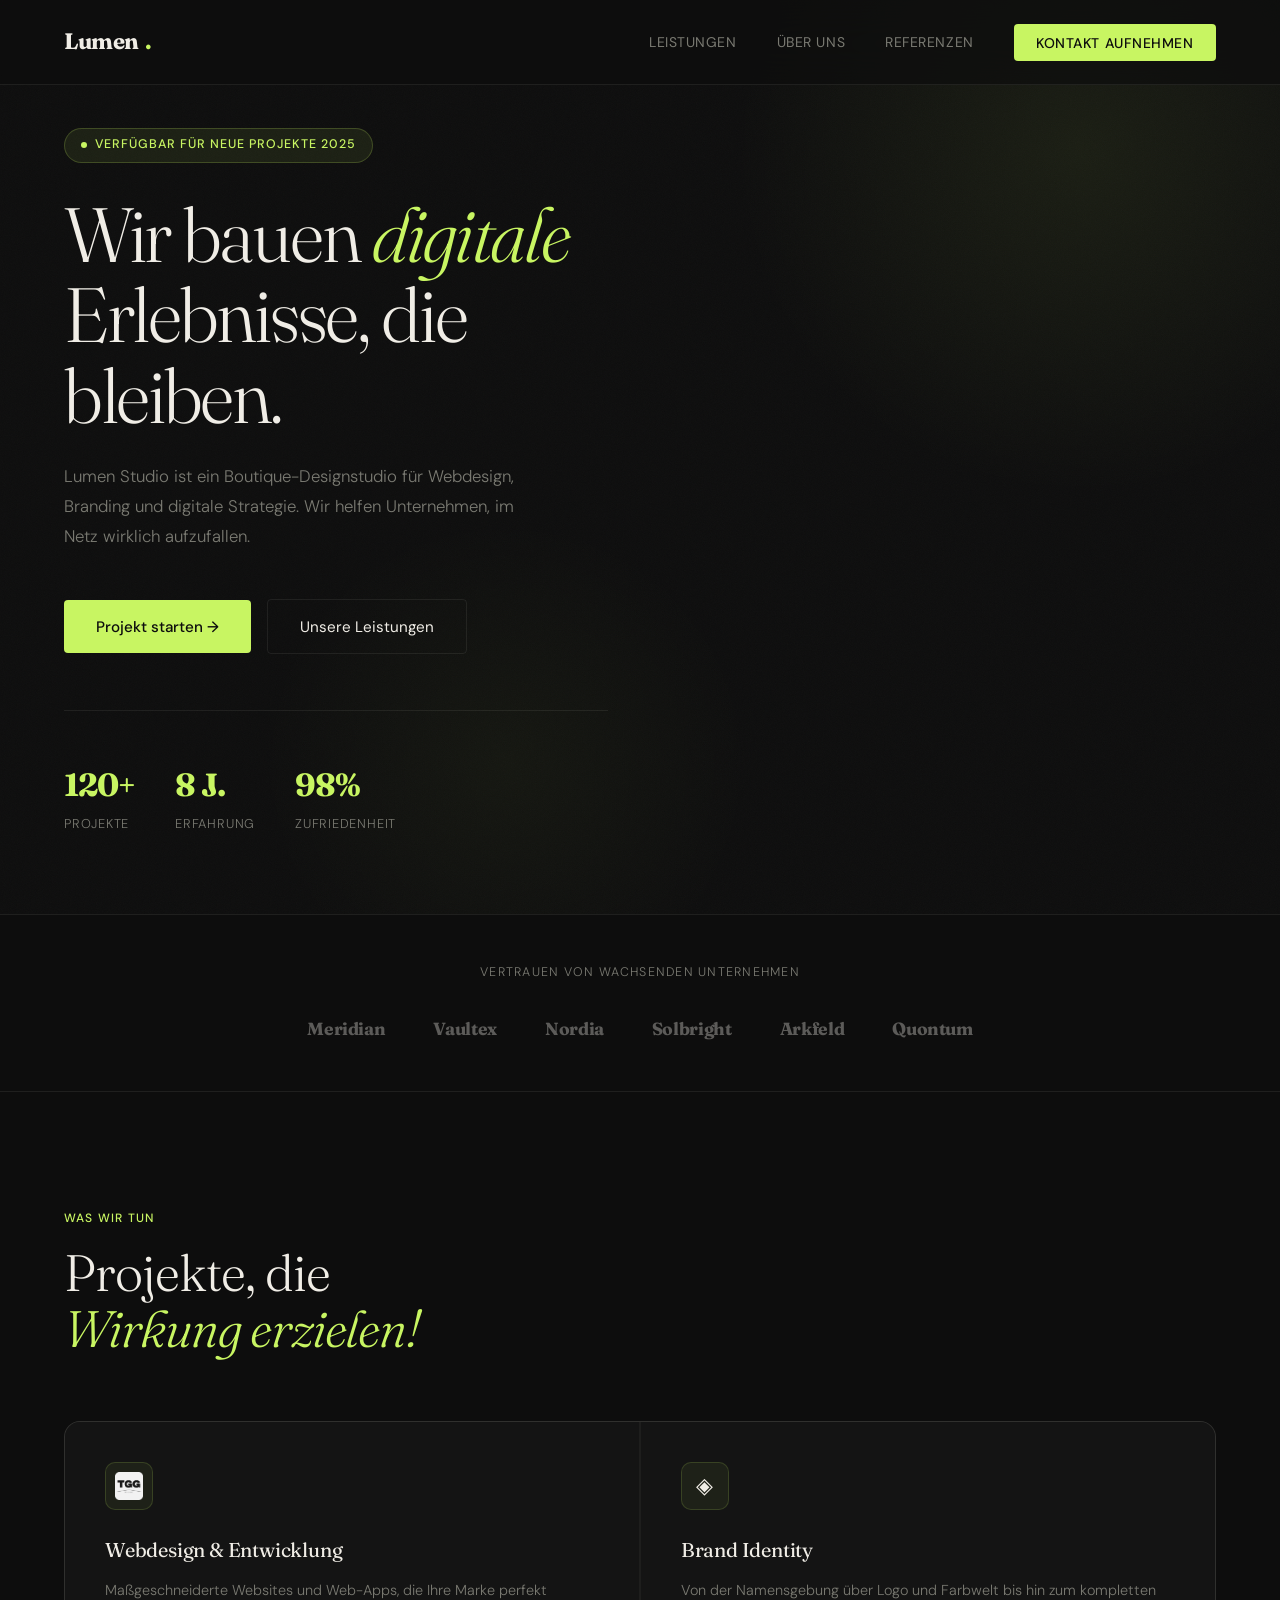
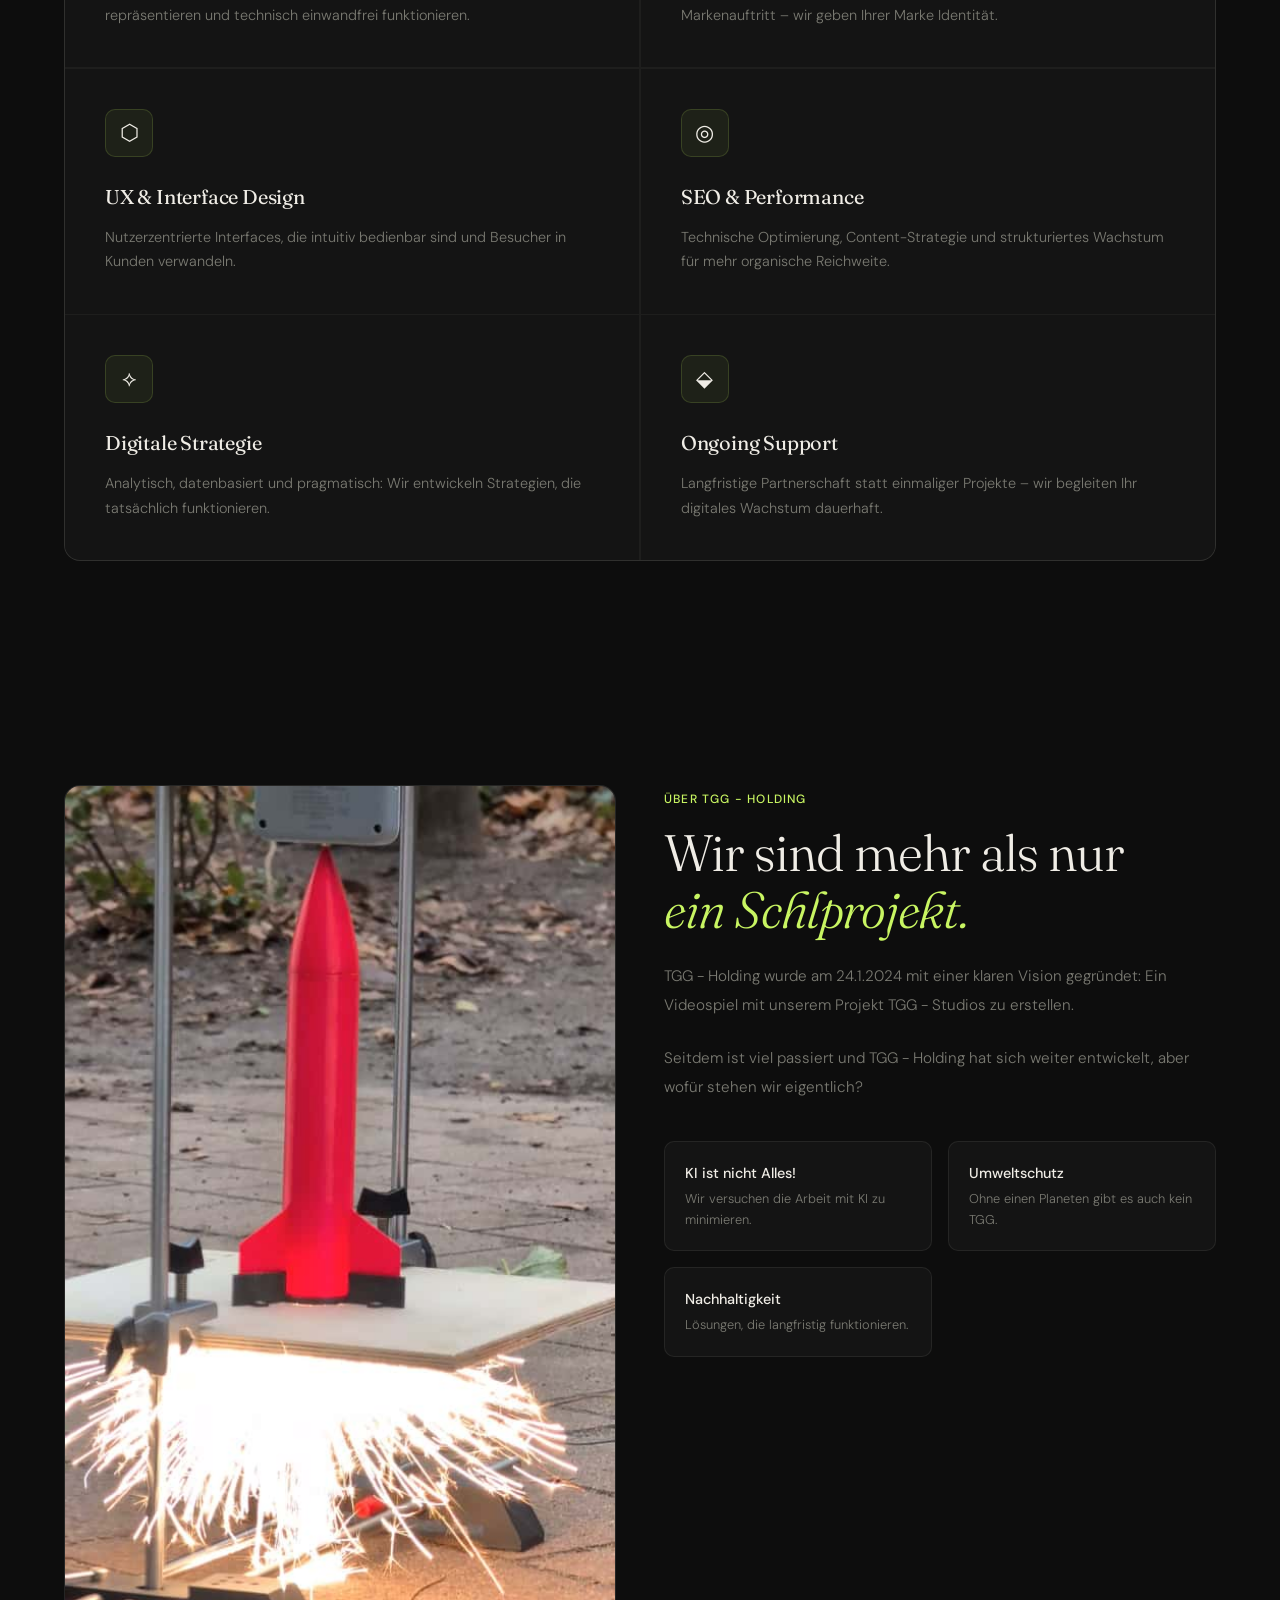
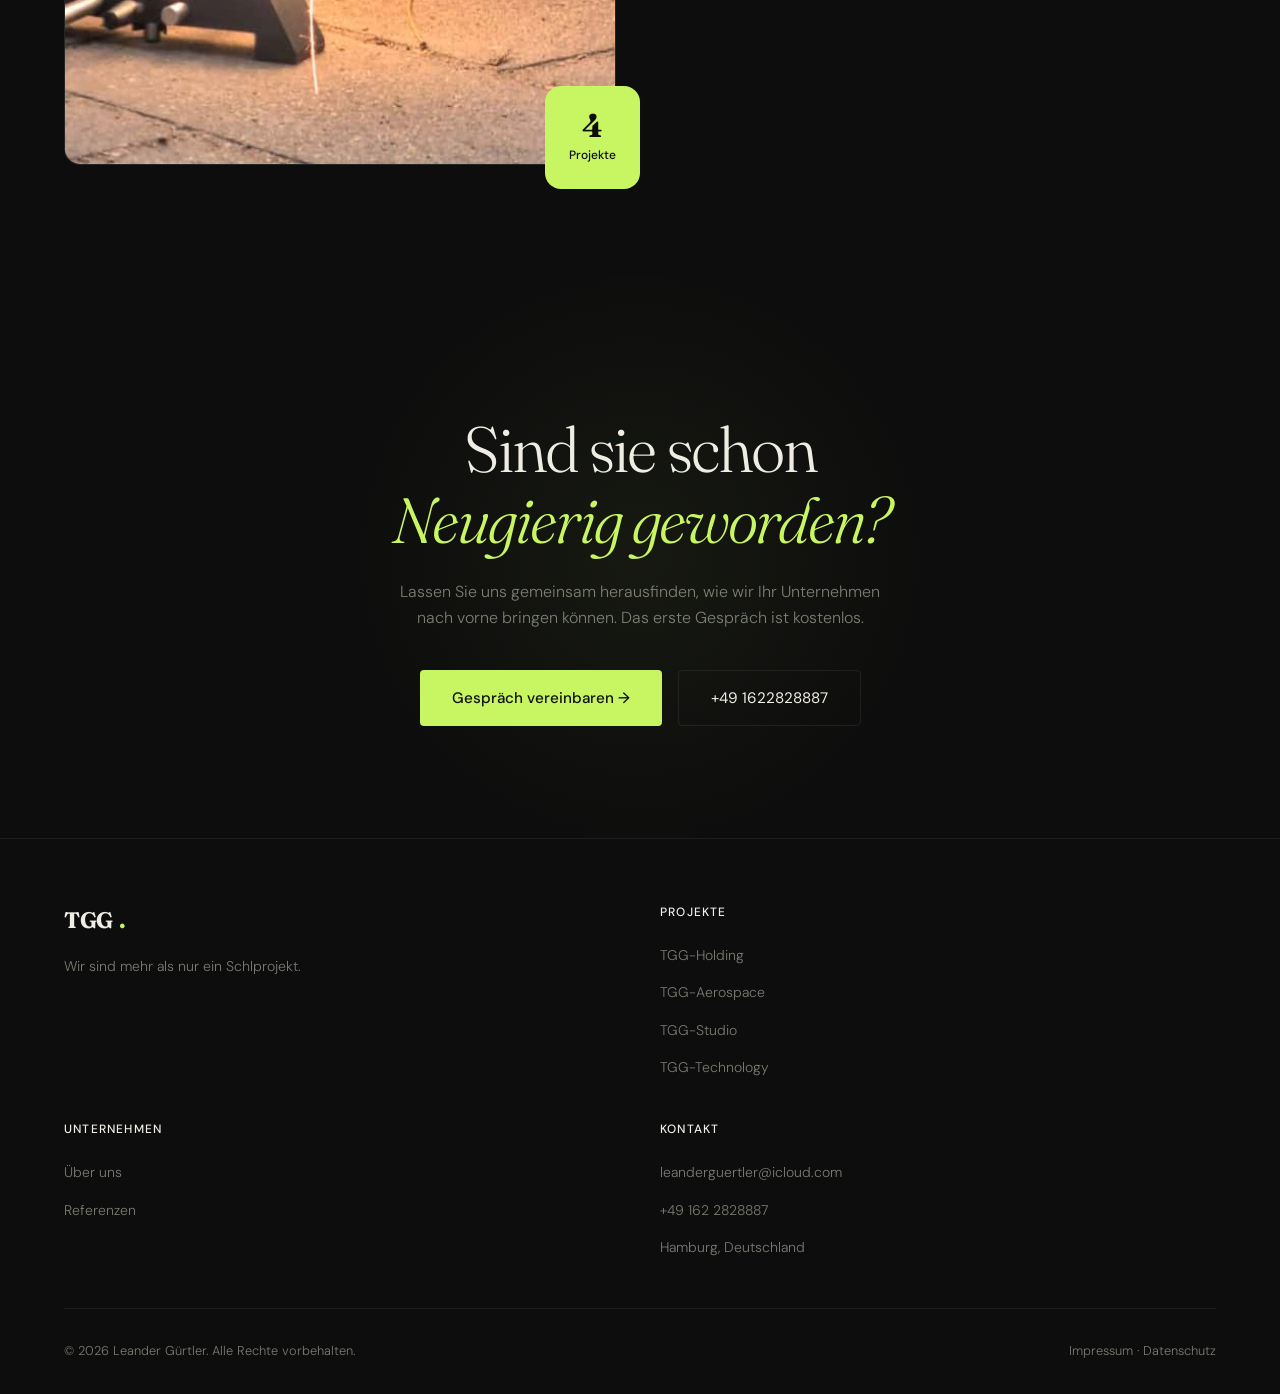
==== index.html @ 1f5e1132 "Update image source path for TGG Holding logo" ====
<!DOCTYPE html>
<html lang="de">
<head>
  <meta charset="UTF-8" />
  <meta name="viewport" content="width=device-width, initial-scale=1.0" />
  <title>Lumen Studio — Digitale Erlebnisse</title>
  <meta name="description" content="Lumen Studio gestaltet außergewöhnliche digitale Produkte für ambitionierte Unternehmen." />
  <link rel="stylesheet" href="style.css" />
</head>
<body>

  <!-- ========== NAVIGATION ========== -->
  <nav>
    <a href="#" class="nav-logo">Lumen<span>.</span></a>
    <ul class="nav-links">
      <li><a href="#leistungen">Leistungen</a></li>
      <li><a href="#ueber-uns">Über uns</a></li>
      <li><a href="#referenzen">Referenzen</a></li>
      <li><a href="#kontakt" class="nav-cta">Kontakt aufnehmen</a></li>
    </ul>
  </nav>

  <!-- ========== HERO ========== -->
  <section class="hero">
    <div class="hero-bg">
      <div class="hero-noise"></div>
    </div>

    <div class="hero-content">
      <div class="hero-badge">Verfügbar für neue Projekte 2025</div>
      <h1 class="hero-title">
        Wir bauen <em>digitale</em><br />
        Erlebnisse, die bleiben.
      </h1>
      <p class="hero-subtitle">
        Lumen Studio ist ein Boutique-Designstudio für Webdesign, Branding und digitale Strategie. Wir helfen Unternehmen, im Netz wirklich aufzufallen.
      </p>
      <div class="hero-actions">
        <a href="#kontakt" class="btn-primary">Projekt starten →</a>
        <a href="#leistungen" class="btn-secondary">Unsere Leistungen</a>
      </div>
      <div class="hero-stats">
        <div>
          <div class="hero-stat-value">120+</div>
          <div class="hero-stat-label">Projekte</div>
        </div>
        <div>
          <div class="hero-stat-value">8 J.</div>
          <div class="hero-stat-label">Erfahrung</div>
        </div>
        <div>
          <div class="hero-stat-value">98%</div>
          <div class="hero-stat-label">Zufriedenheit</div>
        </div>
      </div>
    </div>

    <div class="hero-visual">
      <div class="hero-card-stack">
        <div class="floating-tag">↑ +34% Conversion</div>
        <div class="hero-card hero-card-main">
          <div class="card-label">Projektfortschritt</div>
          <div class="feature-list">
            <div class="feature-item">
              <div class="feature-dot"></div>
              <div>
                <strong>Brand Identity</strong>
                <p>Logo, Farben, Typografie</p>
              </div>
            </div>
            <div class="feature-item">
              <div class="feature-dot"></div>
              <div>
                <strong>Website Redesign</strong>
                <p>UX, Design, Entwicklung</p>
              </div>
            </div>
            <div class="feature-item">
              <div class="feature-dot"></div>
              <div>
                <strong>Strategie & SEO</strong>
                <p>Analyse, Optimierung</p>
              </div>
            </div>
          </div>
        </div>

        <div class="hero-card hero-card-graph" style="width: 72%; bottom: 0; right: 0; padding: 1.5rem;">
          <div class="card-label">Umsatz-Entwicklung</div>
          <div class="card-number">+68%</div>
          <div class="card-graph-bars">
            <div class="bar"></div>
            <div class="bar"></div>
            <div class="bar"></div>
            <div class="bar"></div>
            <div class="bar"></div>
            <div class="bar"></div>
          </div>
        </div>
      </div>
    </div>
  </section>

  <!-- ========== LOGOS ========== -->
  <section class="logos-section">
    <p class="logos-label">Vertrauen von wachsenden Unternehmen</p>
    <div class="logos-track">
      <div class="logo-item">Meridian</div>
      <div class="logo-item">Vaultex</div>
      <div class="logo-item">Nordia</div>
      <div class="logo-item">Solbright</div>
      <div class="logo-item">Arkfeld</div>
      <div class="logo-item">Quontum</div>
    </div>
  </section>

  <!-- ========== SERVICES ========== -->
  <section class="section" id="Projekte">
    <div class="section-header">
      <span class="section-tag">Was wir tun</span>
      <h2 class="section-title">Projekte, die<br /><em>Wirkung erzielen!</em></h2>
    </div>
    <div class="services-grid">
      <div class="service-card">
        <div class="service-icon">
         <img src="assets/logos/TGG Holding.png" alt="Icon" style="width: 28px; height: 28px;" />
        </div>
        <h3 class="service-title">Webdesign & Entwicklung</h3>
        <p class="service-desc">Maßgeschneiderte Websites und Web-Apps, die Ihre Marke perfekt repräsentieren und technisch einwandfrei funktionieren.</p>
      </div>
      <div class="service-card">
        <div class="service-icon">◈</div>
        <h3 class="service-title">Brand Identity</h3>
        <p class="service-desc">Von der Namensgebung über Logo und Farbwelt bis hin zum kompletten Markenauftritt – wir geben Ihrer Marke Identität.</p>
      </div>
      <div class="service-card">
        <div class="service-icon">⬡</div>
        <h3 class="service-title">UX & Interface Design</h3>
        <p class="service-desc">Nutzerzentrierte Interfaces, die intuitiv bedienbar sind und Besucher in Kunden verwandeln.</p>
      </div>
      <div class="service-card">
        <div class="service-icon">◎</div>
        <h3 class="service-title">SEO & Performance</h3>
        <p class="service-desc">Technische Optimierung, Content-Strategie und strukturiertes Wachstum für mehr organische Reichweite.</p>
      </div>
      <div class="service-card">
        <div class="service-icon">⟡</div>
        <h3 class="service-title">Digitale Strategie</h3>
        <p class="service-desc">Analytisch, datenbasiert und pragmatisch: Wir entwickeln Strategien, die tatsächlich funktionieren.</p>
      </div>
      <div class="service-card">
        <div class="service-icon">⬙</div>
        <h3 class="service-title">Ongoing Support</h3>
        <p class="service-desc">Langfristige Partnerschaft statt einmaliger Projekte – wir begleiten Ihr digitales Wachstum dauerhaft.</p>
      </div>
    </div>
  </section>

  <!-- Über uns Seite-->
<section class="section" id="ueber-uns">
  <div class="about-section">
    <div class="about-image-wrap">
      <div class="about-image-box">
        <img src="assets/images/TGG Über uns Bild.jpeg" alt="Über uns" />
      </div>
      <div class="about-tag-badge">
        <div class="about-tag-num">4</div>
        <div class="about-tag-label">Projekte</div>
      </div>
    </div>
    <div class="about-text">
      <span class="section-tag">Über TGG - Holding</span>
      <h2 class="section-title" style="margin-bottom: 1.5rem;">Wir sind mehr als nur<br /><em>ein Schlprojekt.</em></h2>
      <p>TGG - Holding wurde am 24.1.2024 mit einer klaren Vision gegründet: Ein Videospiel mit unserem Projekt TGG - Studios zu erstellen.</p>
      <p>Seitdem ist viel passiert und TGG - Holding hat sich weiter entwickelt, aber wofür stehen wir eigentlich?</p>
      <div class="about-values">
        <div class="about-value">
          <div class="about-value-title">KI ist nicht Alles!</div>
          <div class="about-value-desc">Wir versuchen die Arbeit mit KI zu minimieren.</div>
        </div>
        <div class="about-value">
          <div class="about-value-title">Umweltschutz</div>
          <div class="about-value-desc">Ohne einen Planeten gibt es auch kein TGG.</div>
        </div>
        <div class="about-value">
          <div class="about-value-title">Nachhaltigkeit</div>
          <div class="about-value-desc">Lösungen, die langfristig funktionieren.</div>
        </div>
      </div>
    </div>
  </div>
</section>

  <!--  Kontaktabschnitt -->
  <section class="cta-section" id="kontakt">
    <span class="section-tag"></span>
    <h2 class="cta-title">Sind sie schon<br /><em>Neugierig geworden?</em></h2>
    <p class="cta-subtitle">Lassen Sie uns gemeinsam herausfinden, wie wir Ihr Unternehmen nach vorne bringen können. Das erste Gespräch ist kostenlos.</p>
    <div class="cta-actions">
      <a href="mailto:leanderguertler@icloud.com" class="btn-primary">Gespräch vereinbaren →</a>
      <a href="tel:+491622828887" class="btn-secondary">+49 1622828887</a>
    </div>
  </section>

  <!FOOTER-->
  <footer>
    <div class="footer-top">
      <div class="footer-brand">
        <div class="nav-logo">TGG<span style="color: var(--clr-accent);">.</span></div>
        <p>Wir sind mehr als nur ein Schlprojekt.</p>
      </div>
      <div>
        <div class="footer-col-title">Projekte</div>
        <ul class="footer-links">
          <li><a href="#leistungen">TGG-Holding</a></li>
          <li><a href="#leistungen">TGG-Aerospace</a></li>
          <li><a href="#leistungen">TGG-Studio</a></li>
          <li><a href="#leistungen">TGG-Technology</a></li>
        </ul>
      </div>
      <div>
        <div class="footer-col-title">Unternehmen</div>
        <ul class="footer-links">
          <li><a href="#ueber-uns">Über uns</a></li>
          <li><a href="#referenzen">Referenzen</a></li>
        </ul>
      </div>
      <div>
        <div class="footer-col-title">Kontakt</div>
        <ul class="footer-links">
          <li><a href="mailto:leanderguertler@icloud.com">leanderguertler@icloud.com</a></li>
          <li><a href="tel:+491622828887">+49 162 2828887</a></li>
          <li><a href="#">Hamburg, Deutschland</a></li>
        </ul>
      </div>
    </div>
    <div class="footer-bottom">
      <span>© 2026 Leander Gürtler. Alle Rechte vorbehalten.</span>
      <span>Impressum · Datenschutz</span>
    </div>
  </footer>

</body>
</html>
---- style.css ----
@import url('https://fonts.googleapis.com/css2?family=Fraunces:ital,wght@0,300;0,400;0,700;1,300;1,400&family=DM+Sans:wght@300;400;500&display=swap');

/* 
   CSS Variabeln
    */
:root {
  --clr-bg: #0d0d0d;
  --clr-surface: #141414;
  --clr-surface-2: #1c1c1c;
  --clr-accent: #c8f562;
  --clr-accent-dim: #a8d44a;
  --clr-text: #f0ede6;
  --clr-muted: #7a7a72;
  --clr-border: rgba(240, 237, 230, 0.08);

  --font-display: 'Fraunces', serif;
  --font-body: 'DM Sans', sans-serif;

  --radius: 4px;
  --radius-lg: 16px;
  --transition: 0.3s cubic-bezier(0.4, 0, 0.2, 1);
}

/* Basis */
*, *::before, *::after {
  box-sizing: border-box;
  margin: 0;
  padding: 0;
}

html {
  scroll-behavior: smooth;
}

body {
  background-color: var(--clr-bg);
  color: var(--clr-text);
  font-family: var(--font-body);
  font-weight: 300;
  line-height: 1.6;
  overflow-x: hidden;
}

img {
  max-width: 100%;
  display: block;
}

a {
  color: inherit;
  text-decoration: none;
}

ul {
  list-style: none;
}

/* Navigation */
nav {
  position: fixed;
  top: 0;
  left: 0;
  width: 100%;
  z-index: 100;
  padding: 1.5rem 5vw;
  display: flex;
  align-items: center;
  justify-content: space-between;
  background: rgba(13, 13, 13, 0.7);
  backdrop-filter: blur(20px);
  -webkit-backdrop-filter: blur(20px);
  border-bottom: 1px solid var(--clr-border);
}

.nav-logo {
  font-family: var(--font-display);
  font-size: 1.4rem;
  font-weight: 700;
  letter-spacing: -0.02em;
  display: flex;
  align-items: center;
  gap: 0.4rem;
}

.nav-logo span {
  color: var(--clr-accent);
}

.nav-links {
  display: flex;
  gap: 2.5rem;
  align-items: center;
}

.nav-links a {
  font-size: 0.875rem;
  font-weight: 400;
  color: var(--clr-muted);
  letter-spacing: 0.04em;
  text-transform: uppercase;
  transition: color var(--transition);
  position: relative;
}

.nav-links a::after {
  content: '';
  position: absolute;
  bottom: -4px;
  left: 0;
  width: 0;
  height: 1px;
  background: var(--clr-accent);
  transition: width var(--transition);
}

.nav-links a:hover {
  color: var(--clr-text);
}

.nav-links a:hover::after {
  width: 100%;
}

.nav-cta {
  background: var(--clr-accent);
  color: var(--clr-bg) !important;
  padding: 0.6rem 1.4rem;
  border-radius: var(--radius);
  font-weight: 500 !important;
  font-size: 0.875rem;
  transition: background var(--transition), transform var(--transition) !important;
}

.nav-cta:hover {
  background: var(--clr-accent-dim) !important;
  transform: translateY(-1px);
  color: var(--clr-bg) !important;
}

.nav-cta::after {
  display: none !important;
}

/* Herosektion */
.hero {
  min-height: 100vh;
  display: grid;
  grid-template-columns: 1fr 1fr;
  align-items: center;
  padding: 8rem 5vw 5rem;
  position: relative;
  overflow: hidden;
  gap: 4rem;
}

.hero-bg {
  position: absolute;
  inset: 0;
  z-index: 0;
  overflow: hidden;
}

.hero-bg::before {
  content: '';
  position: absolute;
  width: 700px;
  height: 700px;
  top: -200px;
  right: -150px;
  background: radial-gradient(circle, rgba(200, 245, 98, 0.07) 0%, transparent 70%);
  border-radius: 50%;
}

.hero-bg::after {
  content: '';
  position: absolute;
  width: 500px;
  height: 500px;
  bottom: -100px;
  left: 20%;
  background: radial-gradient(circle, rgba(200, 245, 98, 0.04) 0%, transparent 70%);
  border-radius: 50%;
}

.hero-noise {
  position: absolute;
  inset: 0;
  opacity: 0.03;
  background-image: url("data:image/svg+xml,%3Csvg viewBox='0 0 256 256' xmlns='http://www.w3.org/2000/svg'%3E%3Cfilter id='noise'%3E%3CfeTurbulence type='fractalNoise' baseFrequency='0.9' numOctaves='4' stitchTiles='stitch'/%3E%3C/filter%3E%3Crect width='100%25' height='100%25' filter='url(%23noise)'/%3E%3C/svg%3E");
  background-size: 200px;
}

.hero-content {
  position: relative;
  z-index: 1;
  animation: fadeUp 0.9s ease both;
}

.hero-badge {
  display: inline-flex;
  align-items: center;
  gap: 0.5rem;
  background: rgba(200, 245, 98, 0.08);
  border: 1px solid rgba(200, 245, 98, 0.2);
  color: var(--clr-accent);
  font-size: 0.78rem;
  font-weight: 500;
  letter-spacing: 0.08em;
  text-transform: uppercase;
  padding: 0.4rem 1rem;
  border-radius: 100px;
  margin-bottom: 2rem;
}

.hero-badge::before {
  content: '';
  width: 6px;
  height: 6px;
  background: var(--clr-accent);
  border-radius: 50%;
  animation: pulse 2s infinite;
}

.hero-title {
  font-family: var(--font-display);
  font-size: clamp(3rem, 6vw, 5.5rem);
  font-weight: 300;
  line-height: 1.05;
  letter-spacing: -0.03em;
  margin-bottom: 1.5rem;
}

.hero-title em {
  font-style: italic;
  color: var(--clr-accent);
}

.hero-subtitle {
  font-size: 1.05rem;
  color: var(--clr-muted);
  max-width: 480px;
  line-height: 1.8;
  margin-bottom: 3rem;
}

.hero-actions {
  display: flex;
  gap: 1rem;
  flex-wrap: wrap;
  align-items: center;
}

.btn-primary {
  background: var(--clr-accent);
  color: var(--clr-bg);
  padding: 0.9rem 2rem;
  border-radius: var(--radius);
  font-weight: 500;
  font-size: 0.95rem;
  font-family: var(--font-body);
  transition: transform var(--transition), box-shadow var(--transition);
  border: none;
  cursor: pointer;
  display: inline-flex;
  align-items: center;
  gap: 0.5rem;
}

.btn-primary:hover {
  transform: translateY(-2px);
  box-shadow: 0 8px 30px rgba(200, 245, 98, 0.25);
}

.btn-secondary {
  color: var(--clr-text);
  padding: 0.9rem 2rem;
  border-radius: var(--radius);
  font-weight: 400;
  font-size: 0.95rem;
  font-family: var(--font-body);
  border: 1px solid var(--clr-border);
  background: transparent;
  cursor: pointer;
  transition: border-color var(--transition), background var(--transition);
  display: inline-flex;
  align-items: center;
  gap: 0.5rem;
}

.btn-secondary:hover {
  border-color: var(--clr-muted);
  background: var(--clr-surface);
}

.hero-stats {
  display: flex;
  gap: 2.5rem;
  margin-top: 3.5rem;
  padding-top: 3rem;
  border-top: 1px solid var(--clr-border);
}

.hero-stat-value {
  font-family: var(--font-display);
  font-size: 2rem;
  font-weight: 700;
  letter-spacing: -0.03em;
  color: var(--clr-accent);
}

.hero-stat-label {
  font-size: 0.8rem;
  color: var(--clr-muted);
  text-transform: uppercase;
  letter-spacing: 0.06em;
  margin-top: 0.2rem;
}

/* Hero Visual */
.hero-visual {
  position: relative;
  z-index: 1;
  animation: fadeUp 0.9s 0.2s ease both;
}

.hero-card-stack {
  position: relative;
  height: 480px;
}

.hero-card {
  position: absolute;
  background: var(--clr-surface);
  border: 1px solid var(--clr-border);
  border-radius: var(--radius-lg);
  overflow: hidden;
}

.hero-card-main {
  width: 100%;
  top: 0;
  left: 0;
  padding: 2rem;
}

.hero-card-graph {
  width: 75%;
  bottom: 0;
  right: 0;
  padding: 1.5rem;
  background: var(--clr-surface-2);
}

.card-label {
  font-size: 0.75rem;
  color: var(--clr-muted);
  text-transform: uppercase;
  letter-spacing: 0.08em;
  margin-bottom: 1rem;
}

.card-graph-bars {
  display: flex;
  align-items: flex-end;
  gap: 8px;
  height: 80px;
  margin: 1rem 0;
}

.bar {
  flex: 1;
  background: var(--clr-surface);
  border-radius: 3px 3px 0 0;
  transition: height 1s ease;
  animation: growBar 1s ease forwards;
  transform-origin: bottom;
}

.bar:nth-child(1) { height: 40%; animation-delay: 0.3s; }
.bar:nth-child(2) { height: 70%; animation-delay: 0.4s; }
.bar:nth-child(3) { height: 50%; animation-delay: 0.5s; }
.bar:nth-child(4) { height: 85%; background: var(--clr-accent); animation-delay: 0.6s; }
.bar:nth-child(5) { height: 60%; animation-delay: 0.7s; }
.bar:nth-child(6) { height: 90%; background: var(--clr-accent); animation-delay: 0.8s; }

.feature-list {
  display: flex;
  flex-direction: column;
  gap: 1rem;
}

.feature-item {
  display: flex;
  align-items: center;
  gap: 0.75rem;
  font-size: 0.9rem;
}

.feature-dot {
  width: 8px;
  height: 8px;
  background: var(--clr-accent);
  border-radius: 50%;
  flex-shrink: 0;
}

.feature-item p {
  color: var(--clr-muted);
  font-size: 0.85rem;
  margin-top: 0.1rem;
}

.card-number {
  font-family: var(--font-display);
  font-size: 2.5rem;
  font-weight: 700;
  color: var(--clr-accent);
  letter-spacing: -0.03em;
}

.floating-tag {
  position: absolute;
  top: 2rem;
  right: -1rem;
  background: var(--clr-accent);
  color: var(--clr-bg);
  font-size: 0.78rem;
  font-weight: 600;
  padding: 0.4rem 0.9rem;
  border-radius: 100px;
  white-space: nowrap;
  animation: float 4s ease-in-out infinite;
}

/* Logos */
.logos-section {
  padding: 3rem 5vw;
  border-top: 1px solid var(--clr-border);
  border-bottom: 1px solid var(--clr-border);
}

.logos-label {
  text-align: center;
  font-size: 0.78rem;
  color: var(--clr-muted);
  text-transform: uppercase;
  letter-spacing: 0.1em;
  margin-bottom: 2rem;
}

.logos-track {
  display: flex;
  gap: 3rem;
  justify-content: center;
  flex-wrap: wrap;
  align-items: center;
  opacity: 0.35;
}

.logo-item {
  font-family: var(--font-display);
  font-size: 1.1rem;
  font-weight: 700;
  letter-spacing: -0.02em;
  white-space: nowrap;
}

/* Projekte/Services */
.section {
  padding: 7rem 5vw;
}

.section-header {
  margin-bottom: 4rem;
}

.section-tag {
  display: inline-block;
  font-size: 0.75rem;
  font-weight: 500;
  color: var(--clr-accent);
  text-transform: uppercase;
  letter-spacing: 0.1em;
  margin-bottom: 1rem;
}

.section-title {
  font-family: var(--font-display);
  font-size: clamp(2rem, 4vw, 3.5rem);
  font-weight: 300;
  line-height: 1.1;
  letter-spacing: -0.02em;
}

.section-title em {
  font-style: italic;
  color: var(--clr-accent);
}

.services-grid {
  display: grid;
  grid-template-columns: repeat(3, 1fr);
  gap: 1.5px;
  background: var(--clr-border);
  border: 1px solid var(--clr-border);
  border-radius: var(--radius-lg);
  overflow: hidden;
}

.service-card {
  background: var(--clr-surface);
  padding: 2.5rem;
  transition: background var(--transition);
  position: relative;
  overflow: hidden;
}

.service-card::before {
  content: '';
  position: absolute;
  bottom: 0;
  left: 0;
  width: 0;
  height: 2px;
  background: var(--clr-accent);
  transition: width var(--transition);
}

.service-card:hover {
  background: var(--clr-surface-2);
}

.service-card:hover::before {
  width: 100%;
}

.service-icon {
  width: 48px;
  height: 48px;
  background: rgba(200, 245, 98, 0.06);
  border: 1px solid rgba(200, 245, 98, 0.15);
  border-radius: 10px;
  display: flex;
  align-items: center;
  justify-content: center;
  font-size: 1.4rem;
  margin-bottom: 1.5rem;
}

.service-title {
  font-family: var(--font-display);
  font-size: 1.25rem;
  font-weight: 400;
  margin-bottom: 0.75rem;
  letter-spacing: -0.01em;
}

.service-desc {
  font-size: 0.9rem;
  color: var(--clr-muted);
  line-height: 1.7;
}

/* Über uns Teil */
.about-section {
  display: grid !important;
  grid-template-columns: 1fr 1fr !important;
  gap: 4rem;
  align-items: start;
}

.about-image-wrap {
  position: relative;
}

.about-image-box {
  background: var(--clr-surface);
  border: 1px solid var(--clr-border);
  border-radius: var(--radius-lg);
  overflow: hidden;
  position: relative;
  width: 100%;
}

.about-image-box img {
  width: 100%;
  height: 100%;
  object-fit: cover;
  object-position: center;
  display: block;
}

.about-tag-badge {
  position: absolute;
  bottom: -1.5rem;
  right: -1.5rem;
  background: var(--clr-accent);
  color: var(--clr-bg);
  padding: 1.5rem;
  border-radius: var(--radius-lg);
  text-align: center;
}

.about-tag-num {
  font-family: var(--font-display);
  font-size: 2rem;
  font-weight: 700;
  line-height: 1;
}

.about-tag-label {
  font-size: 0.75rem;
  font-weight: 500;
  margin-top: 0.25rem;
}

.about-text p {
  color: var(--clr-muted);
  line-height: 1.9;
  margin-bottom: 1.5rem;
  font-size: 0.95rem;
}

.about-values {
  display: grid;
  grid-template-columns: 1fr 1fr;
  gap: 1rem;
  margin-top: 2.5rem;
}

.about-value {
  background: var(--clr-surface);
  border: 1px solid var(--clr-border);
  padding: 1.25rem;
  border-radius: 10px;
}

.about-value-title {
  font-weight: 500;
  font-size: 0.9rem;
  margin-bottom: 0.25rem;
}

.about-value-desc {
  font-size: 0.8rem;
  color: var(--clr-muted);
}

/* Kontakfomular */
.cta-section {
  padding: 7rem 5vw;
  text-align: center;
  position: relative;
  overflow: hidden;
}

.cta-section::before {
  content: '';
  position: absolute;
  width: 600px;
  height: 600px;
  top: 50%;
  left: 50%;
  transform: translate(-50%, -50%);
  background: radial-gradient(circle, rgba(200, 245, 98, 0.05) 0%, transparent 70%);
  border-radius: 50%;
  pointer-events: none;
}

.cta-title {
  font-family: var(--font-display);
  font-size: clamp(2.5rem, 5vw, 4.5rem);
  font-weight: 300;
  letter-spacing: -0.03em;
  line-height: 1.1;
  margin-bottom: 1.5rem;
}

.cta-title em {
  font-style: italic;
  color: var(--clr-accent);
}

.cta-subtitle {
  font-size: 1rem;
  color: var(--clr-muted);
  max-width: 500px;
  margin: 0 auto 2.5rem;
}

.cta-actions {
  display: flex;
  gap: 1rem;
  justify-content: center;
  flex-wrap: wrap;
}

/* Footer */
footer {
  padding: 4rem 5vw 2rem;
  border-top: 1px solid var(--clr-border);
}

.footer-top {
  display: grid;
  grid-template-columns: 2fr 1fr 1fr 1fr;
  gap: 4rem;
  padding-bottom: 3rem;
  border-bottom: 1px solid var(--clr-border);
  margin-bottom: 2rem;
}

.footer-brand p {
  font-size: 0.88rem;
  color: var(--clr-muted);
  line-height: 1.8;
  margin-top: 1rem;
  max-width: 280px;
}

.footer-col-title {
  font-size: 0.75rem;
  font-weight: 500;
  text-transform: uppercase;
  letter-spacing: 0.1em;
  color: var(--clr-text);
  margin-bottom: 1.25rem;
}

.footer-links {
  display: flex;
  flex-direction: column;
  gap: 0.75rem;
}

.footer-links a {
  font-size: 0.875rem;
  color: var(--clr-muted);
  transition: color var(--transition);
}

.footer-links a:hover {
  color: var(--clr-text);
}

.footer-bottom {
  display: flex;
  justify-content: space-between;
  align-items: center;
  font-size: 0.8rem;
  color: var(--clr-muted);
}

/* Animationen */
@keyframes fadeUp {
  from {
    opacity: 0;
    transform: translateY(30px);
  }
  to {
    opacity: 1;
    transform: translateY(0);
  }
}

@keyframes pulse {
  0%, 100% { opacity: 1; transform: scale(1); }
  50% { opacity: 0.5; transform: scale(0.85); }
}

@keyframes float {
  0%, 100% { transform: translateY(0px); }
  50% { transform: translateY(-8px); }
}

@keyframes growBar {
  from { transform: scaleY(0); }
  to { transform: scaleY(1); }
}

/* Responsive Stuff */
@media (max-width: 700px) {
  .about-section {
    grid-template-columns: 1fr;
    gap: 3rem;
  }
}

  .hero-visual {
    display: none;
  }

  .services-grid {
    grid-template-columns: 1fr 1fr;
  }

  .about-section {
    grid-template-columns: 1fr;
    gap: 3rem;
  }

  .testimonials-grid {
    grid-template-columns: 1fr 1fr;
  }

  .footer-top {
    grid-template-columns: 1fr 1fr;
    gap: 2.5rem;
  }
}

@media (max-width: 640px) {
  .nav-links {
    display: none;
  }

  .services-grid {
    grid-template-columns: 1fr;
  }

  .testimonials-grid {
    grid-template-columns: 1fr;
  }

  .footer-top {
    grid-template-columns: 1fr;
    gap: 2rem;
  }

  .footer-bottom {
    flex-direction: column;
    gap: 1rem;
    text-align: center;
  }

  .hero-stats {
    flex-wrap: wrap;
    gap: 1.5rem;
  }
}
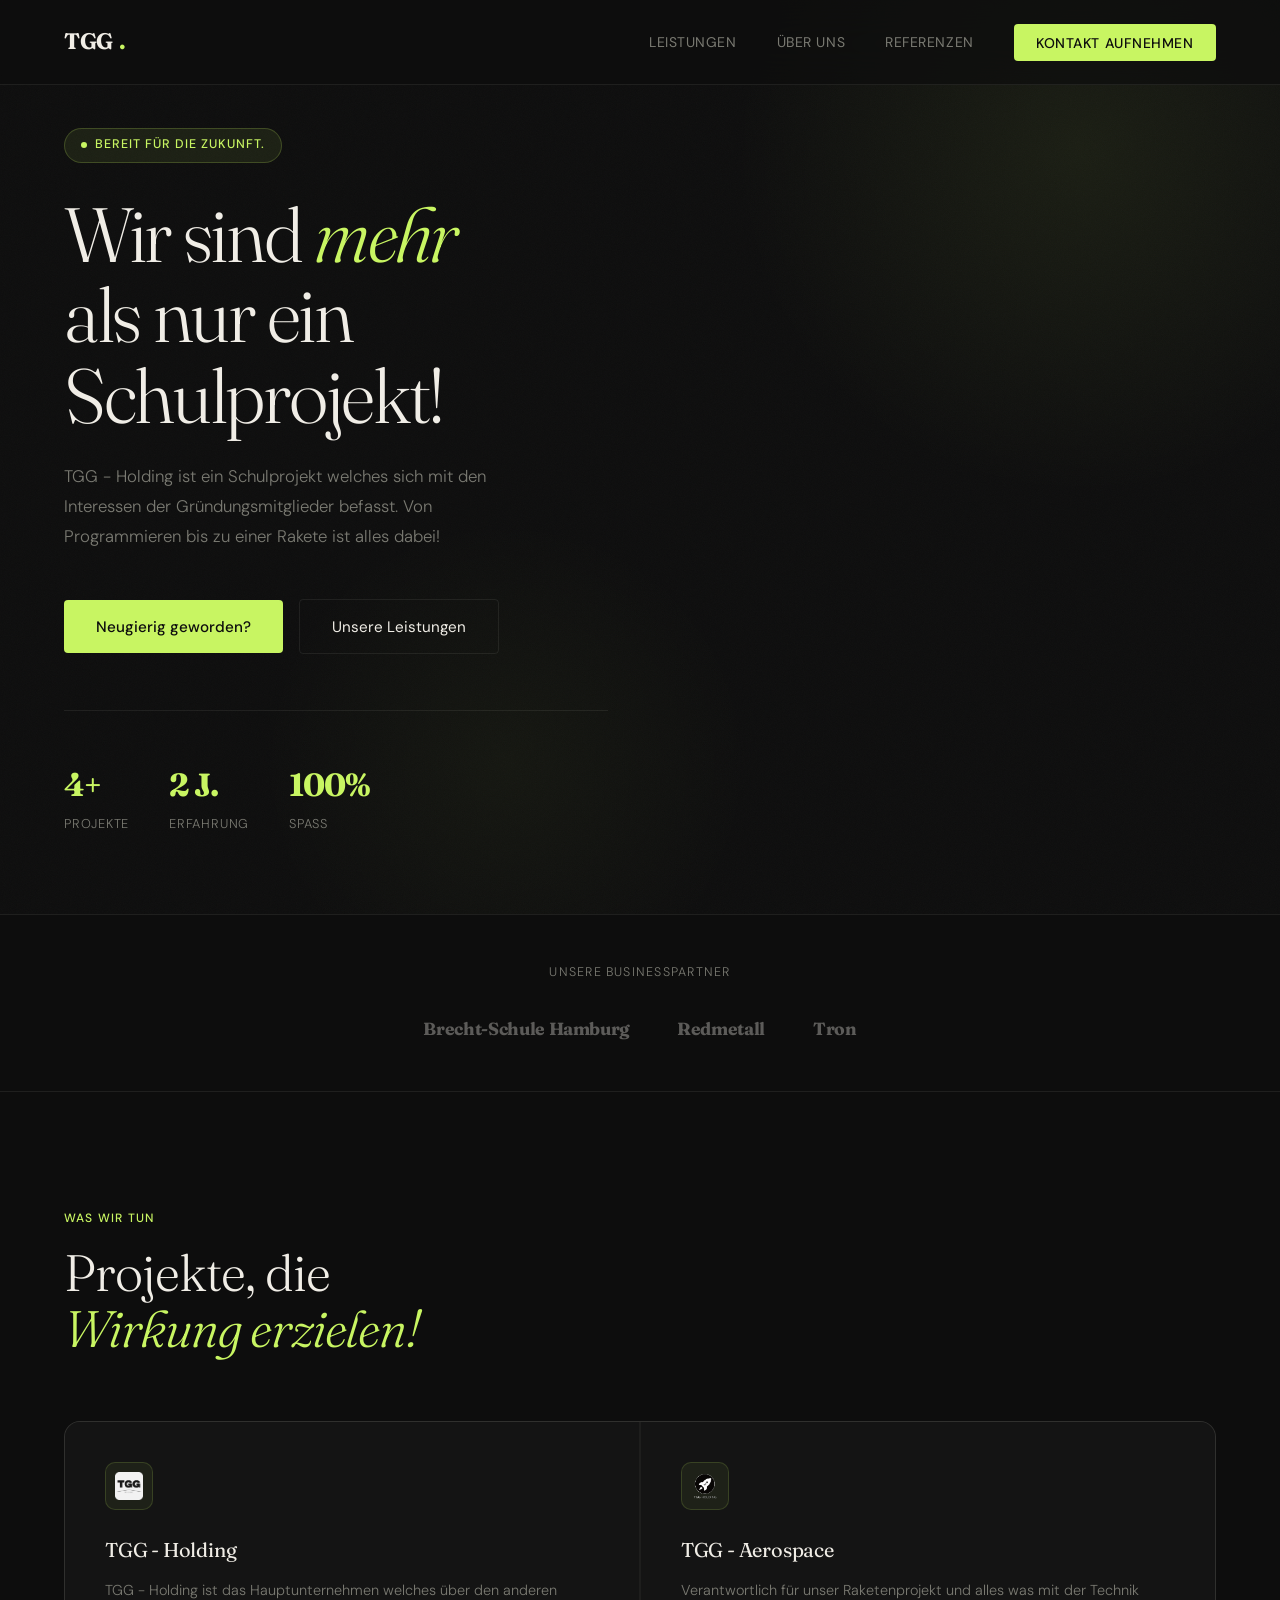
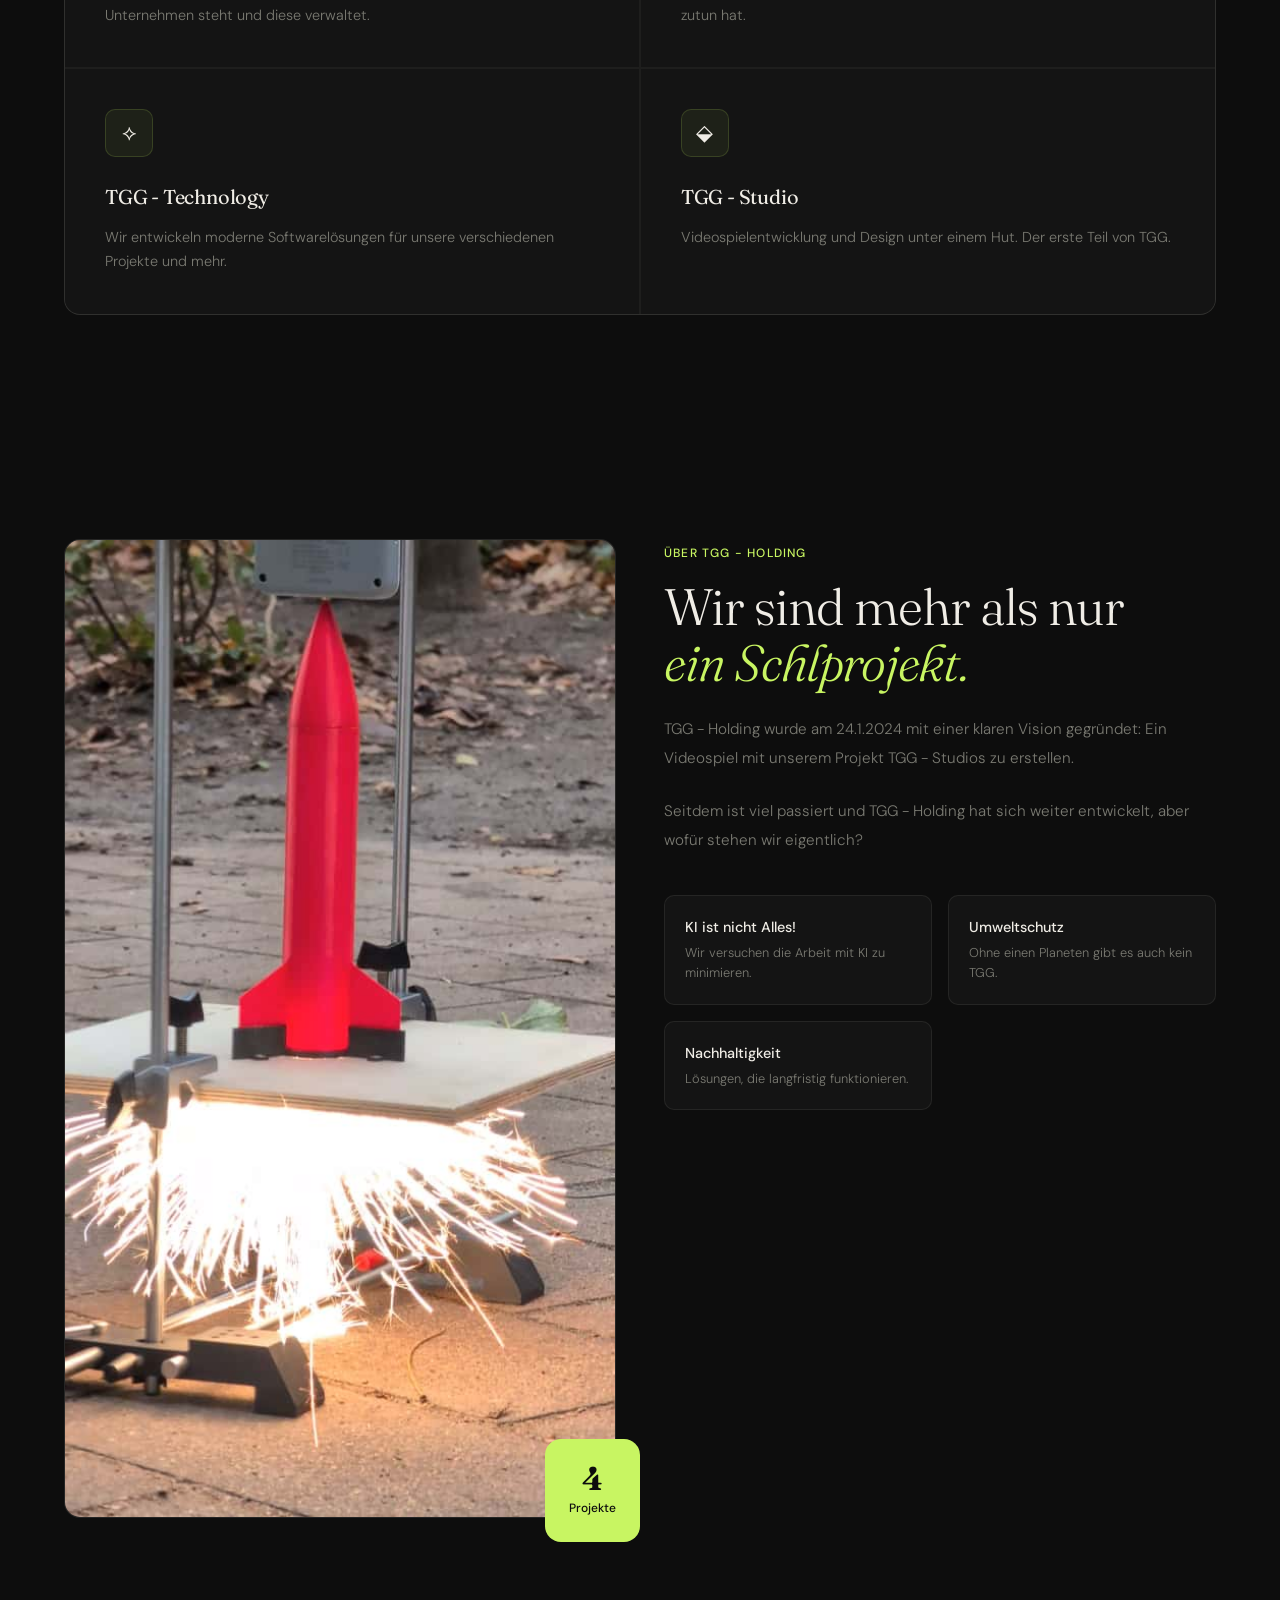
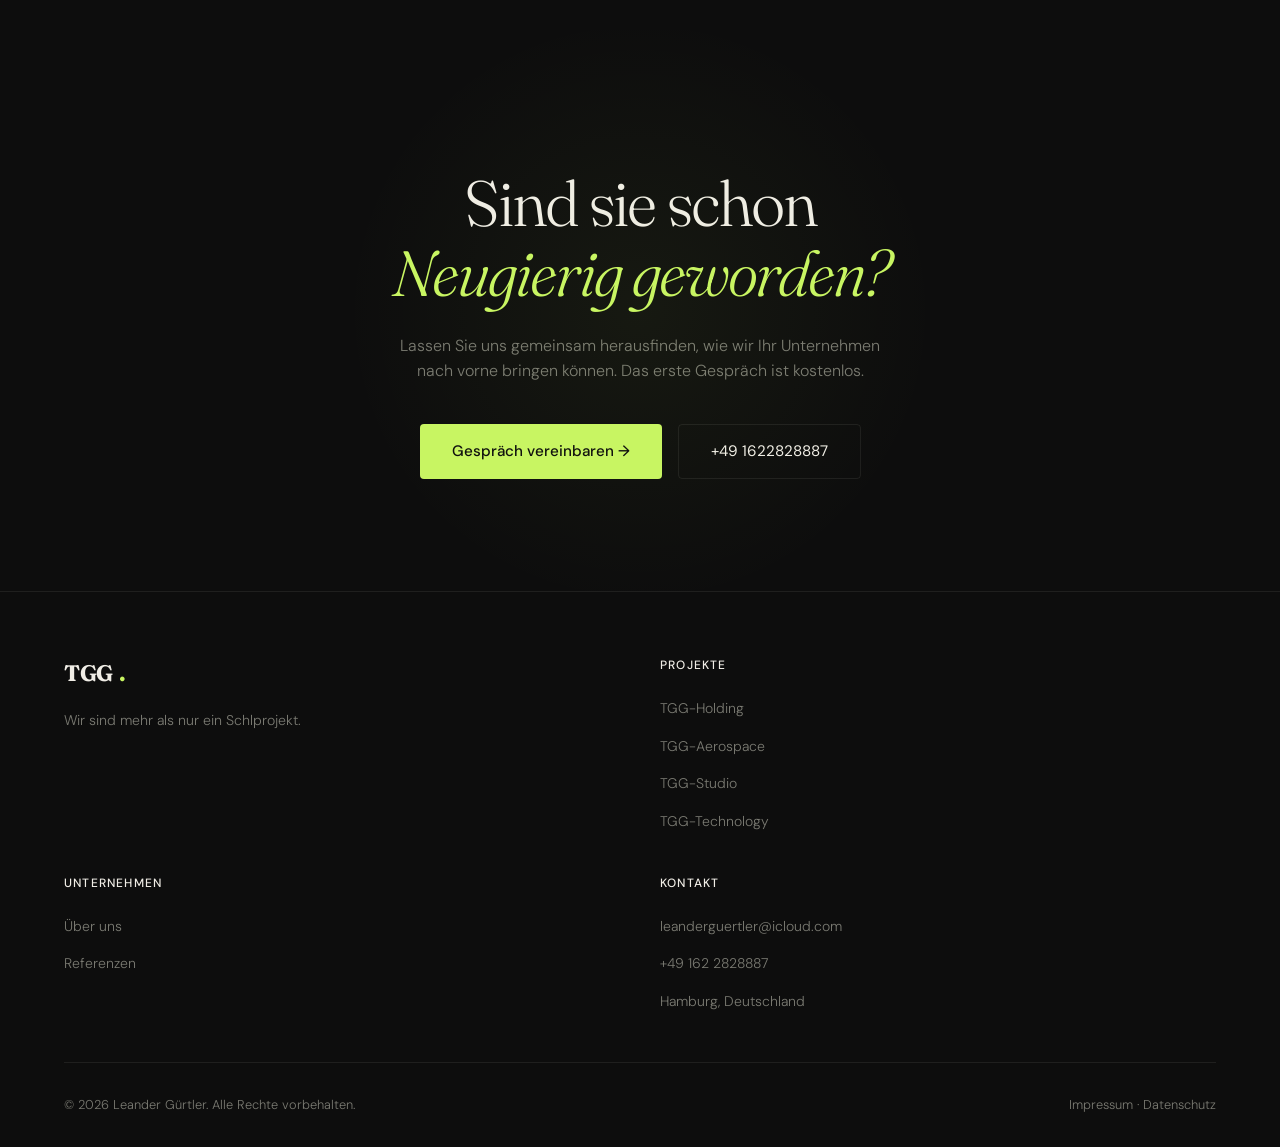
==== commit ac3bbd83: "Update index.html for TGG branding and content" ====
--- a/index.html
+++ b/index.html
@@ -3,15 +3,15 @@
 <head>
   <meta charset="UTF-8" />
   <meta name="viewport" content="width=device-width, initial-scale=1.0" />
-  <title>Lumen Studio — Digitale Erlebnisse</title>
+  <title>TGG - Holding — Digitale Erlebnisse</title>
   <meta name="description" content="Lumen Studio gestaltet außergewöhnliche digitale Produkte für ambitionierte Unternehmen." />
   <link rel="stylesheet" href="style.css" />
 </head>
 <body>
 
-  <!-- ========== NAVIGATION ========== -->
+  <!-- Navigation -->
   <nav>
-    <a href="#" class="nav-logo">Lumen<span>.</span></a>
+    <a href="#" class="nav-logo">TGG<span>.</span></a>
     <ul class="nav-links">
       <li><a href="#leistungen">Leistungen</a></li>
       <li><a href="#ueber-uns">Über uns</a></li>
@@ -20,37 +20,37 @@
     </ul>
   </nav>
 
-  <!-- ========== HERO ========== -->
+  <!--  Hero Sektion -->
   <section class="hero">
     <div class="hero-bg">
       <div class="hero-noise"></div>
     </div>
 
     <div class="hero-content">
-      <div class="hero-badge">Verfügbar für neue Projekte 2025</div>
+      <div class="hero-badge">Bereit für die Zukunft.</div>
       <h1 class="hero-title">
-        Wir bauen <em>digitale</em><br />
-        Erlebnisse, die bleiben.
+        Wir sind <em>mehr</em><br />
+        als nur ein Schulprojekt!
       </h1>
       <p class="hero-subtitle">
-        Lumen Studio ist ein Boutique-Designstudio für Webdesign, Branding und digitale Strategie. Wir helfen Unternehmen, im Netz wirklich aufzufallen.
+        TGG - Holding ist ein Schulprojekt welches sich mit den Interessen der Gründungsmitglieder befasst. Von Programmieren bis zu einer Rakete ist alles dabei!
       </p>
       <div class="hero-actions">
-        <a href="#kontakt" class="btn-primary">Projekt starten →</a>
-        <a href="#leistungen" class="btn-secondary">Unsere Leistungen</a>
+        <a href="#kontakt" class="btn-primary">Neugierig geworden?</a>
+        <a href="#Projekte" class="btn-secondary">Unsere Leistungen</a>
       </div>
       <div class="hero-stats">
         <div>
-          <div class="hero-stat-value">120+</div>
+          <div class="hero-stat-value">4+</div>
           <div class="hero-stat-label">Projekte</div>
         </div>
         <div>
-          <div class="hero-stat-value">8 J.</div>
+          <div class="hero-stat-value">2 J.</div>
           <div class="hero-stat-label">Erfahrung</div>
         </div>
         <div>
-          <div class="hero-stat-value">98%</div>
-          <div class="hero-stat-label">Zufriedenheit</div>
+          <div class="hero-stat-value">100%</div>
+          <div class="hero-stat-label">Spaß</div>
         </div>
       </div>
     </div>
@@ -101,20 +101,17 @@
     </div>
   </section>
 
-  <!-- ========== LOGOS ========== -->
+  <!--  LOGOS -->
   <section class="logos-section">
-    <p class="logos-label">Vertrauen von wachsenden Unternehmen</p>
+    <p class="logos-label">Unsere Businesspartner</p>
     <div class="logos-track">
-      <div class="logo-item">Meridian</div>
-      <div class="logo-item">Vaultex</div>
-      <div class="logo-item">Nordia</div>
-      <div class="logo-item">Solbright</div>
-      <div class="logo-item">Arkfeld</div>
-      <div class="logo-item">Quontum</div>
-    </div>
-  </section>
-
-  <!-- ========== SERVICES ========== -->
+      <div class="logo-item">Brecht-Schule Hamburg</div>
+      <div class="logo-item">Redmetall</div>
+      <div class="logo-item">Tron</div>
+    </div>
+  </section>
+
+  <!-- Services/Projekte-->
   <section class="section" id="Projekte">
     <div class="section-header">
       <span class="section-tag">Was wir tun</span>
@@ -125,33 +122,25 @@
         <div class="service-icon">
          <img src="assets/logos/TGG Holding.png" alt="Icon" style="width: 28px; height: 28px;" />
         </div>
-        <h3 class="service-title">Webdesign & Entwicklung</h3>
-        <p class="service-desc">Maßgeschneiderte Websites und Web-Apps, die Ihre Marke perfekt repräsentieren und technisch einwandfrei funktionieren.</p>
-      </div>
-      <div class="service-card">
-        <div class="service-icon">◈</div>
-        <h3 class="service-title">Brand Identity</h3>
-        <p class="service-desc">Von der Namensgebung über Logo und Farbwelt bis hin zum kompletten Markenauftritt – wir geben Ihrer Marke Identität.</p>
-      </div>
-      <div class="service-card">
-        <div class="service-icon">⬡</div>
-        <h3 class="service-title">UX & Interface Design</h3>
-        <p class="service-desc">Nutzerzentrierte Interfaces, die intuitiv bedienbar sind und Besucher in Kunden verwandeln.</p>
-      </div>
-      <div class="service-card">
-        <div class="service-icon">◎</div>
-        <h3 class="service-title">SEO & Performance</h3>
-        <p class="service-desc">Technische Optimierung, Content-Strategie und strukturiertes Wachstum für mehr organische Reichweite.</p>
+        <h3 class="service-title">TGG - Holding</h3>
+        <p class="service-desc">TGG - Holding ist das Hauptunternehmen welches über den anderen Unternehmen steht und diese verwaltet.</p>
+      </div>
+      <div class="service-card">
+        <div class="service-icon">
+         <img src="assets/logos/TGG Aerospace.png" alt="Icon" style="width: 28px; height: 28px;" />
+        </div>
+        <h3 class="service-title">TGG - Aerospace</h3>
+        <p class="service-desc">Verantwortlich für unser Raketenprojekt und alles was mit der Technik zutun hat.</p>
       </div>
       <div class="service-card">
         <div class="service-icon">⟡</div>
-        <h3 class="service-title">Digitale Strategie</h3>
-        <p class="service-desc">Analytisch, datenbasiert und pragmatisch: Wir entwickeln Strategien, die tatsächlich funktionieren.</p>
+        <h3 class="service-title">TGG - Technology</h3>
+        <p class="service-desc">Wir entwickeln moderne Softwarelösungen für unsere verschiedenen Projekte und mehr.</p>
       </div>
       <div class="service-card">
         <div class="service-icon">⬙</div>
-        <h3 class="service-title">Ongoing Support</h3>
-        <p class="service-desc">Langfristige Partnerschaft statt einmaliger Projekte – wir begleiten Ihr digitales Wachstum dauerhaft.</p>
+        <h3 class="service-title">TGG - Studio</h3>
+        <p class="service-desc">Videospielentwicklung und Design unter einem Hut. Der erste Teil von TGG.</p>
       </div>
     </div>
   </section>
@@ -212,10 +201,10 @@
       <div>
         <div class="footer-col-title">Projekte</div>
         <ul class="footer-links">
-          <li><a href="#leistungen">TGG-Holding</a></li>
-          <li><a href="#leistungen">TGG-Aerospace</a></li>
-          <li><a href="#leistungen">TGG-Studio</a></li>
-          <li><a href="#leistungen">TGG-Technology</a></li>
+          <li><a href="#Projekte">TGG-Holding</a></li>
+          <li><a href="#Projekte">TGG-Aerospace</a></li>
+          <li><a href="#Projekte">TGG-Studio</a></li>
+          <li><a href="#Projekte">TGG-Technology</a></li>
         </ul>
       </div>
       <div>
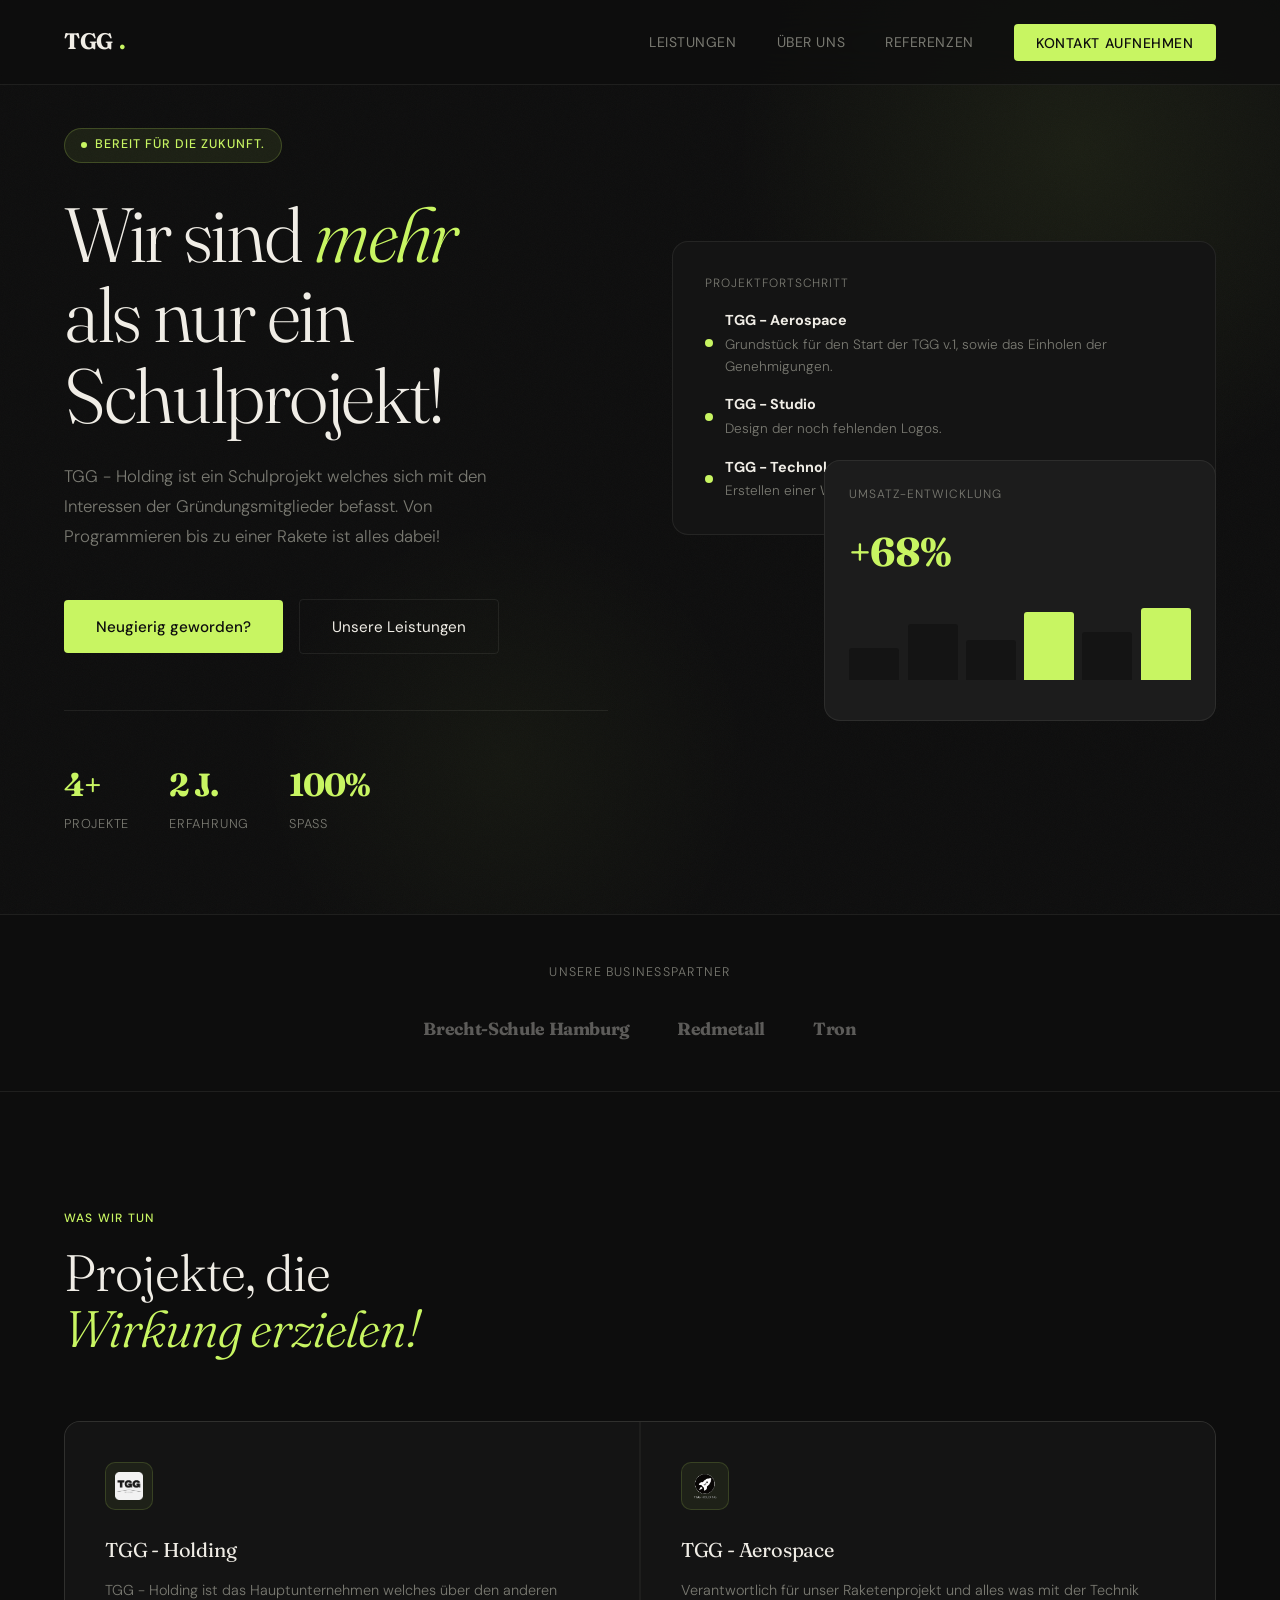
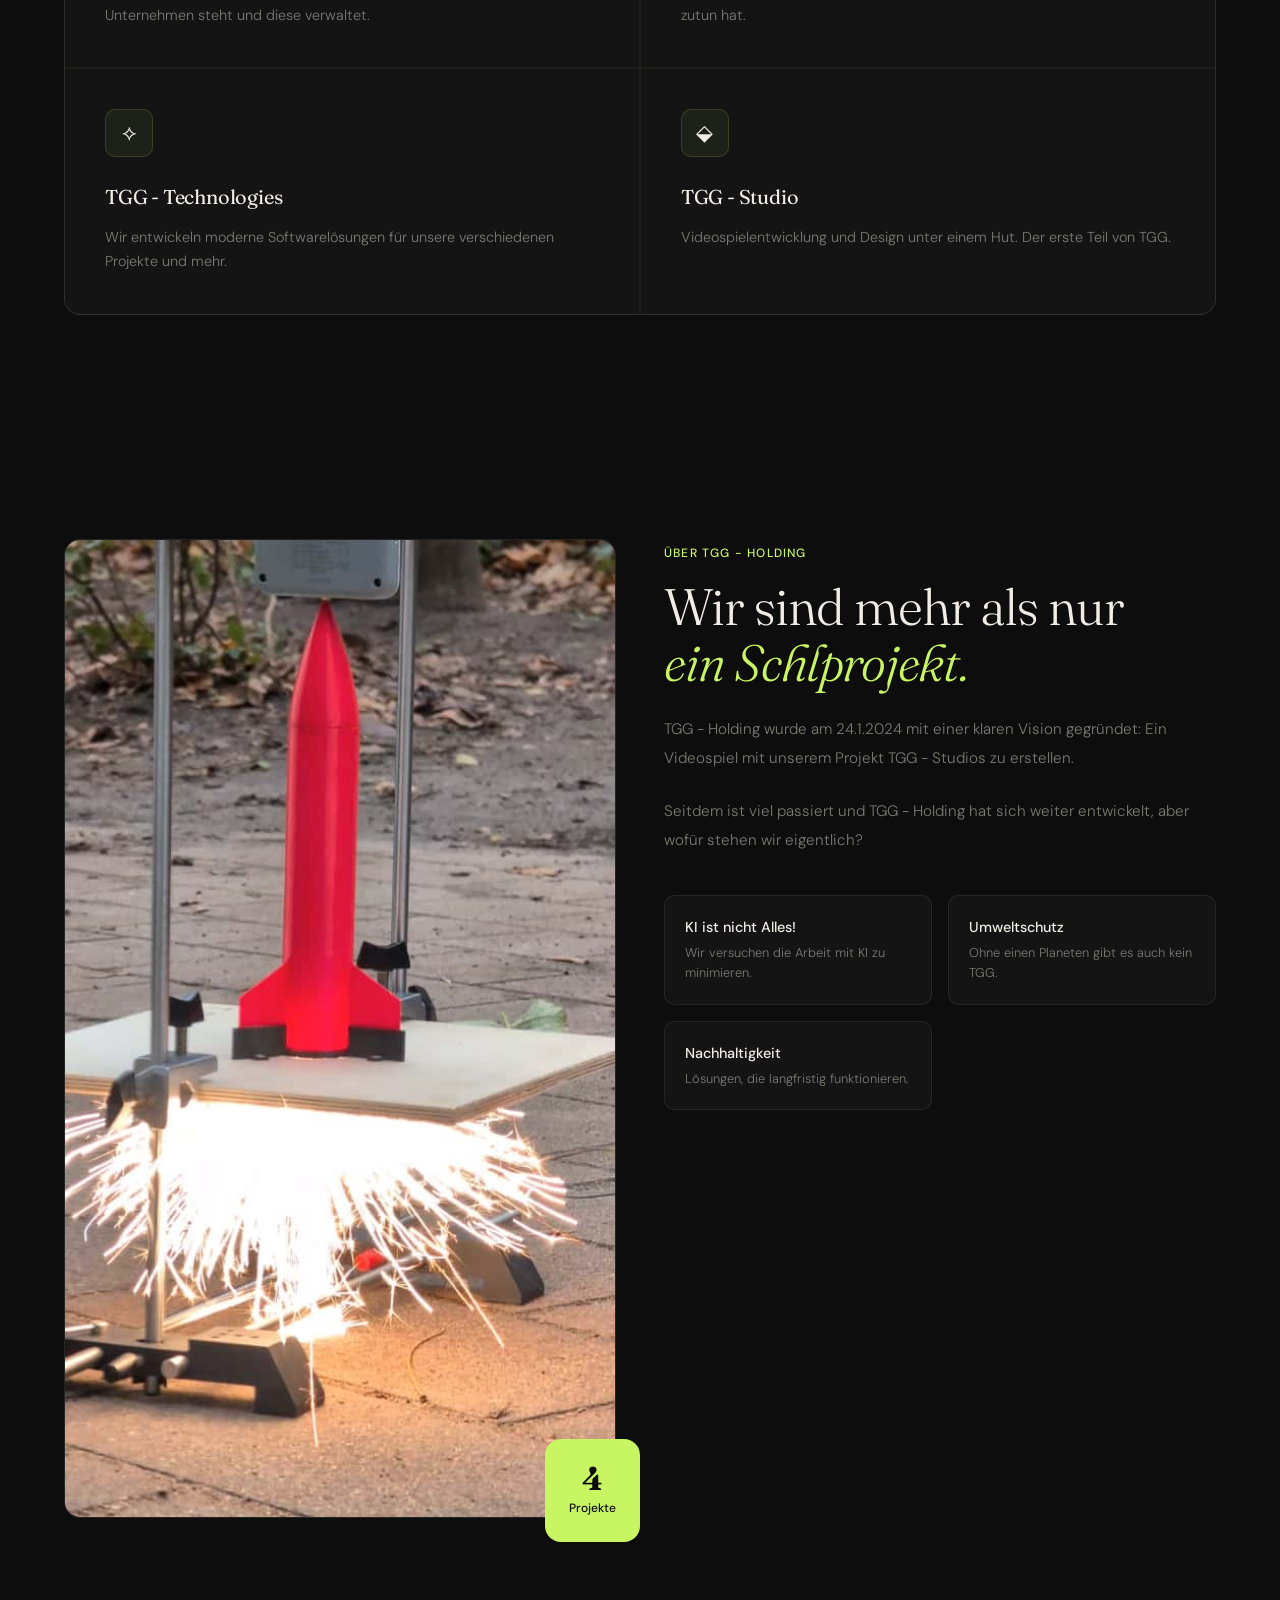
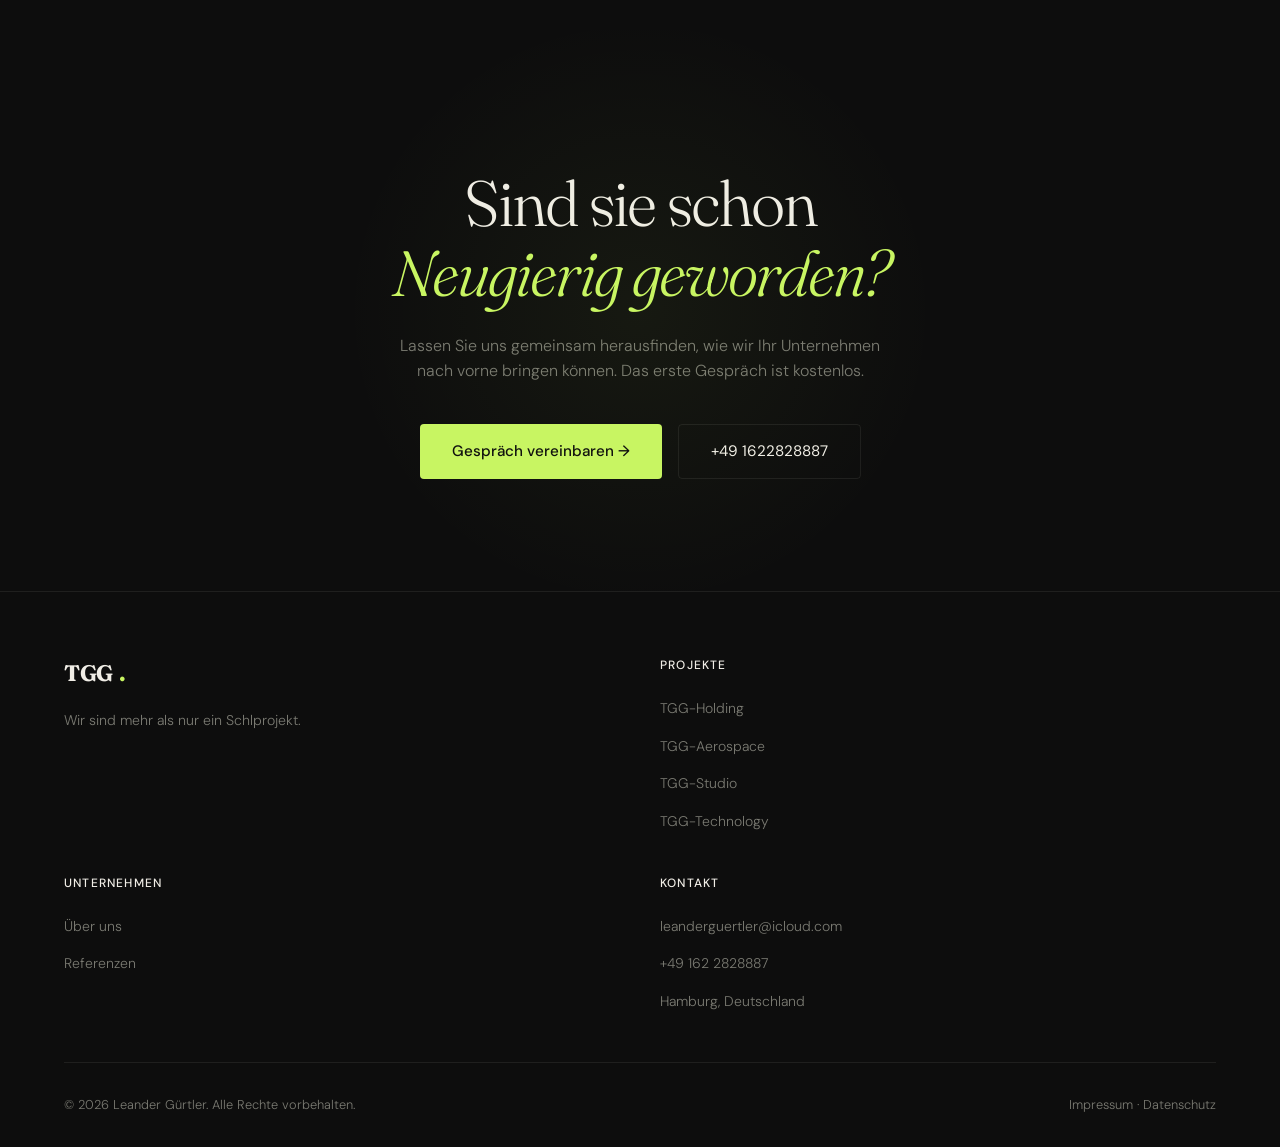
==== commit 10095b65: "Revise project names and descriptions in index.html Updated project descriptions and titles in the h" ====
--- a/index.html
+++ b/index.html
@@ -57,29 +57,28 @@
 
     <div class="hero-visual">
       <div class="hero-card-stack">
-        <div class="floating-tag">↑ +34% Conversion</div>
         <div class="hero-card hero-card-main">
           <div class="card-label">Projektfortschritt</div>
           <div class="feature-list">
             <div class="feature-item">
               <div class="feature-dot"></div>
               <div>
-                <strong>Brand Identity</strong>
-                <p>Logo, Farben, Typografie</p>
+                <strong>TGG - Aerospace</strong>
+                <p>Grundstück für den Start der TGG v.1, sowie das Einholen der Genehmigungen.</p>
               </div>
             </div>
             <div class="feature-item">
               <div class="feature-dot"></div>
               <div>
-                <strong>Website Redesign</strong>
-                <p>UX, Design, Entwicklung</p>
+                <strong>TGG - Studio</strong>
+                <p>Design der noch fehlenden Logos.</p>
               </div>
             </div>
             <div class="feature-item">
               <div class="feature-dot"></div>
               <div>
-                <strong>Strategie & SEO</strong>
-                <p>Analyse, Optimierung</p>
+                <strong>TGG - Technologies</strong>
+                <p>Erstellen einer Web-App für die Schule</p>
               </div>
             </div>
           </div>
@@ -134,7 +133,7 @@
       </div>
       <div class="service-card">
         <div class="service-icon">⟡</div>
-        <h3 class="service-title">TGG - Technology</h3>
+        <h3 class="service-title">TGG - Technologies</h3>
         <p class="service-desc">Wir entwickeln moderne Softwarelösungen für unsere verschiedenen Projekte und mehr.</p>
       </div>
       <div class="service-card">
--- a/style.css
+++ b/style.css
@@ -318,9 +318,7 @@
 
 /* Hero Visual */
 .hero-visual {
-  position: relative;
-  z-index: 1;
-  animation: fadeUp 0.9s 0.2s ease both;
+  display: block !important;
 }
 
 .hero-card-stack {
@@ -786,10 +784,6 @@
   }
 }
 
-  .hero-visual {
-    display: none;
-  }
-
   .services-grid {
     grid-template-columns: 1fr 1fr;
   }
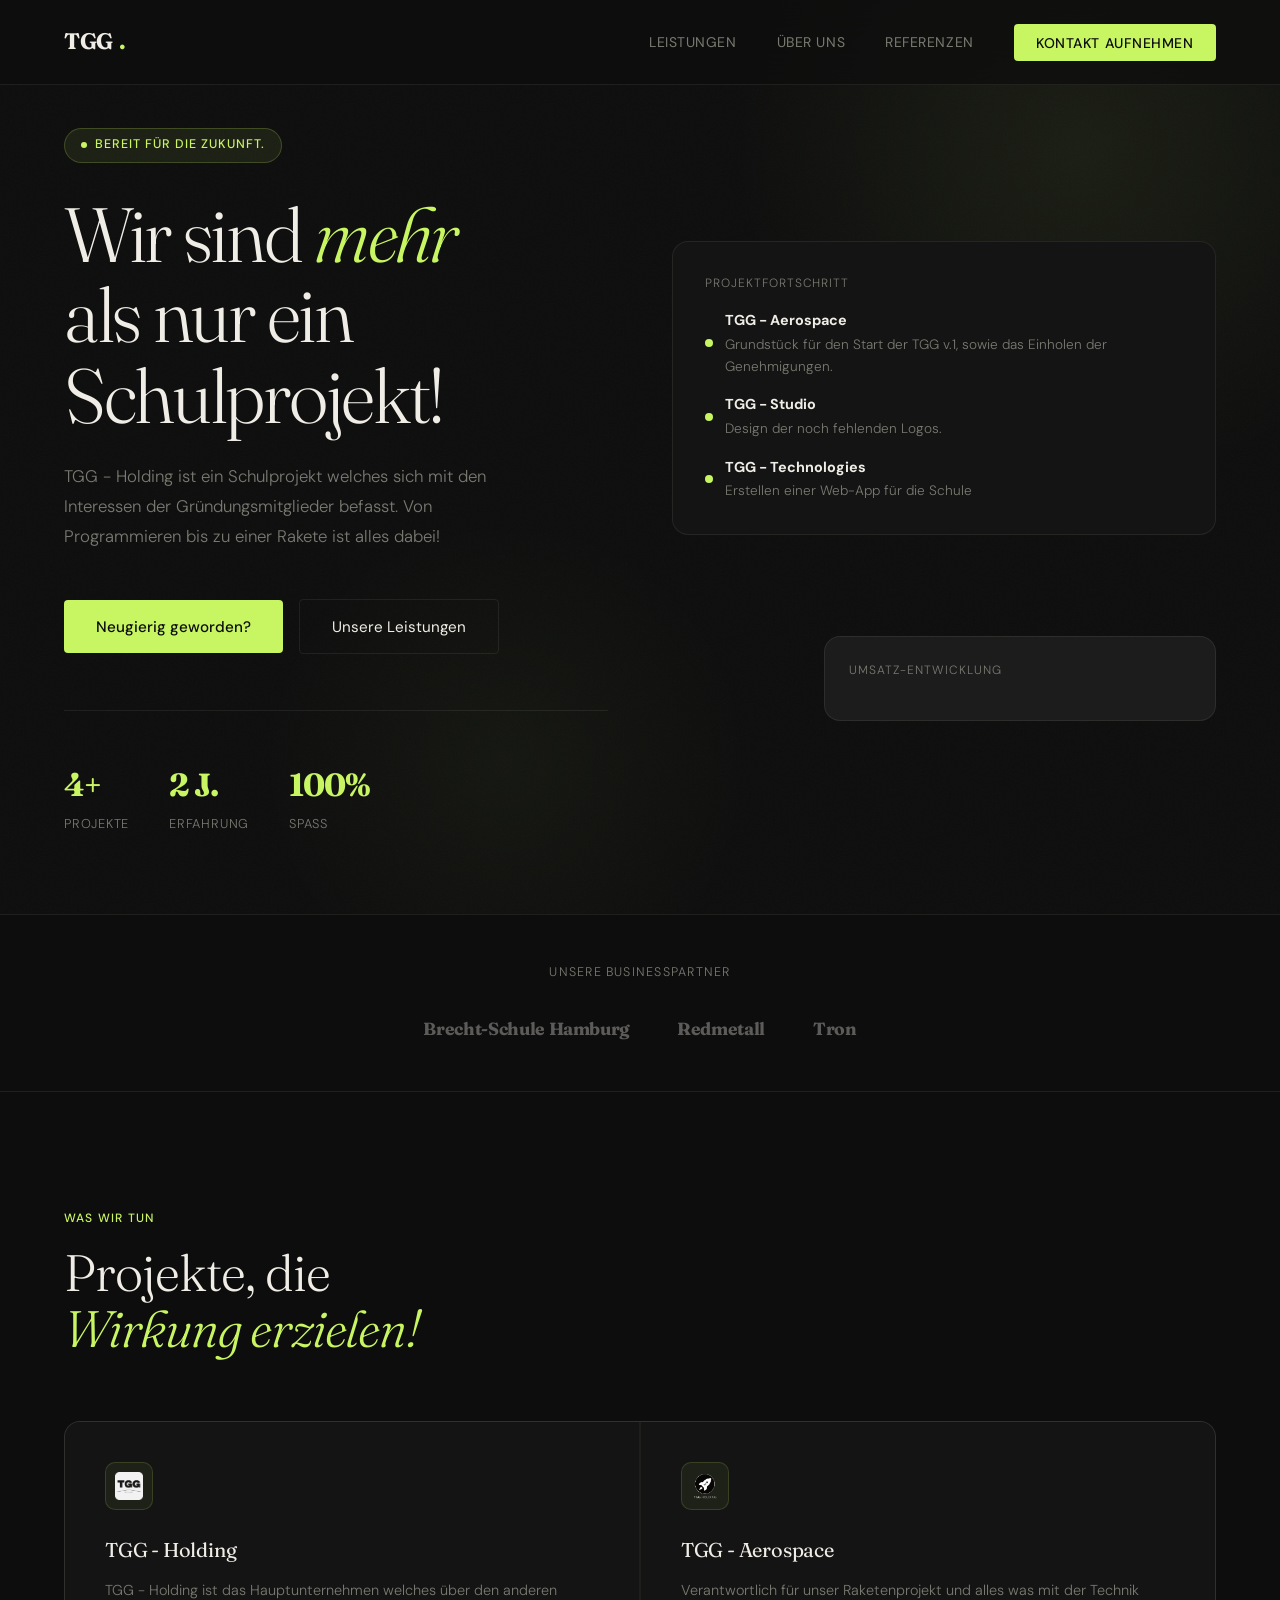
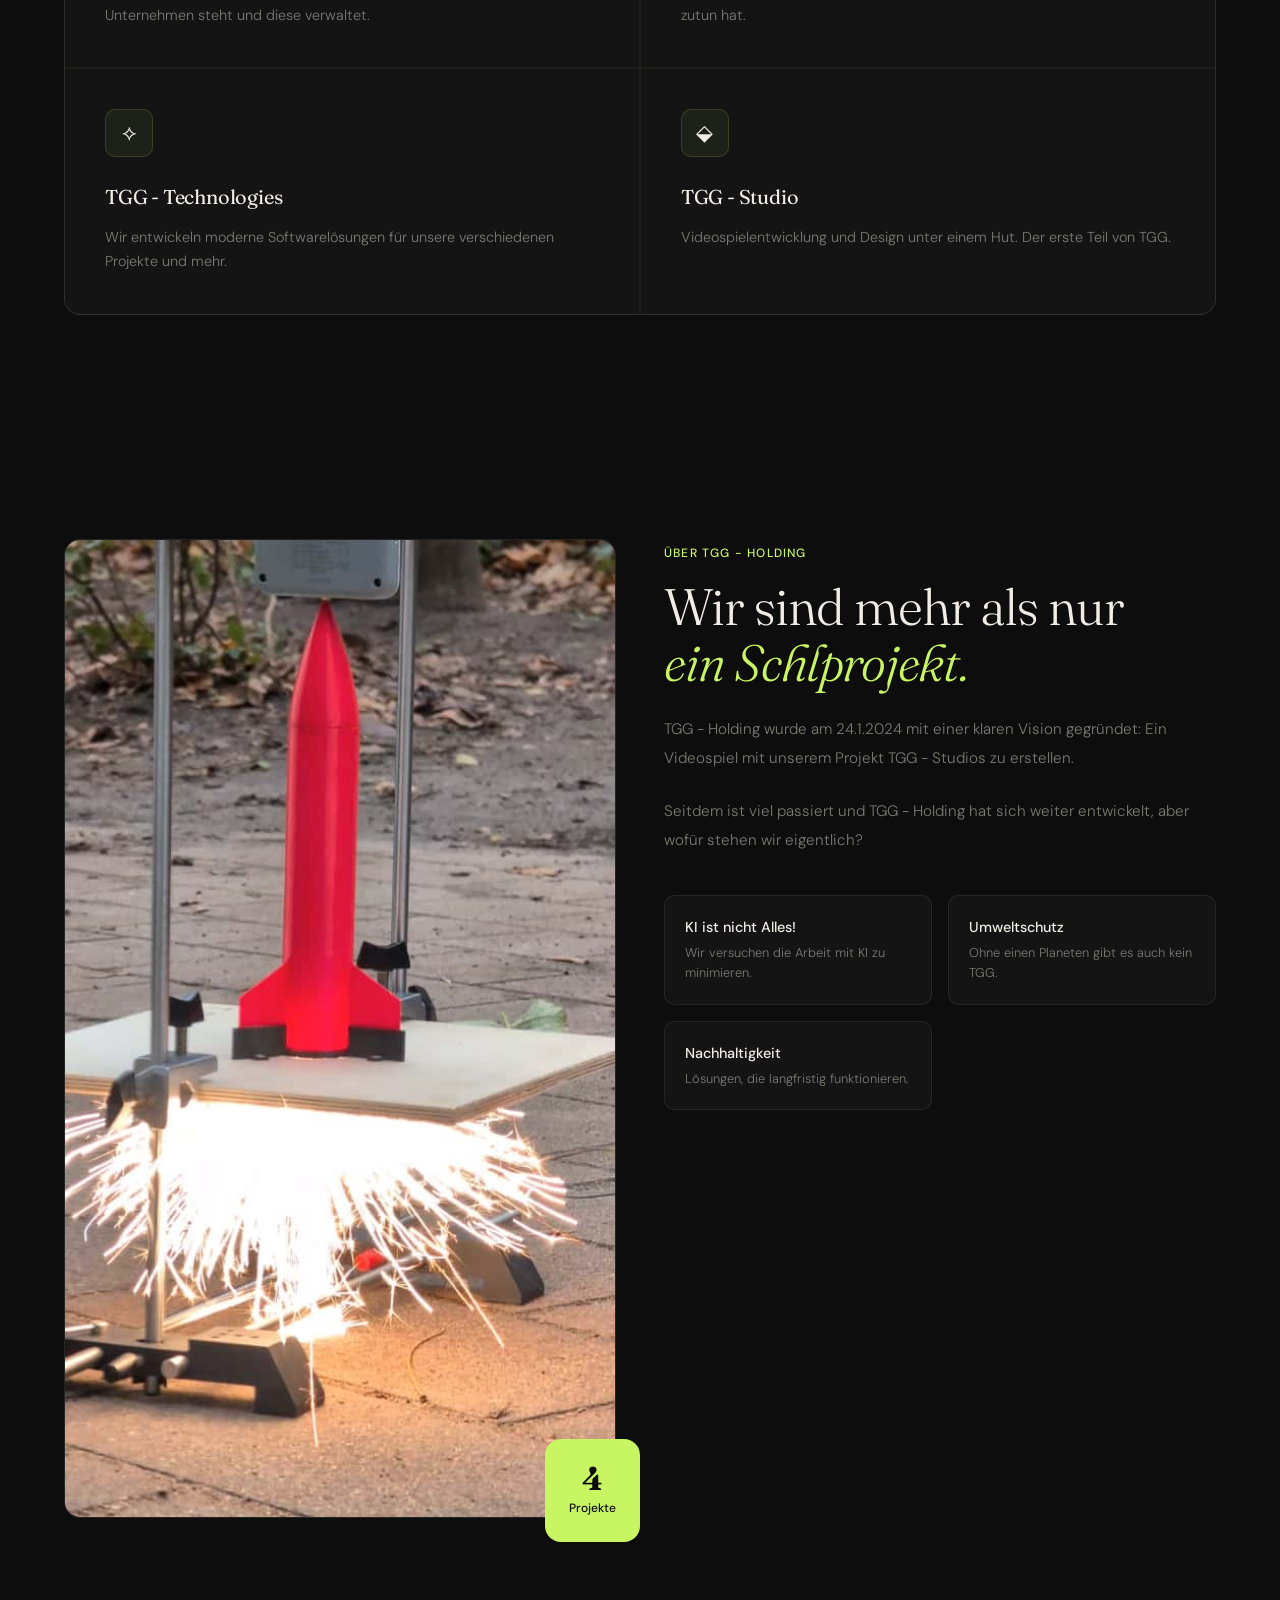
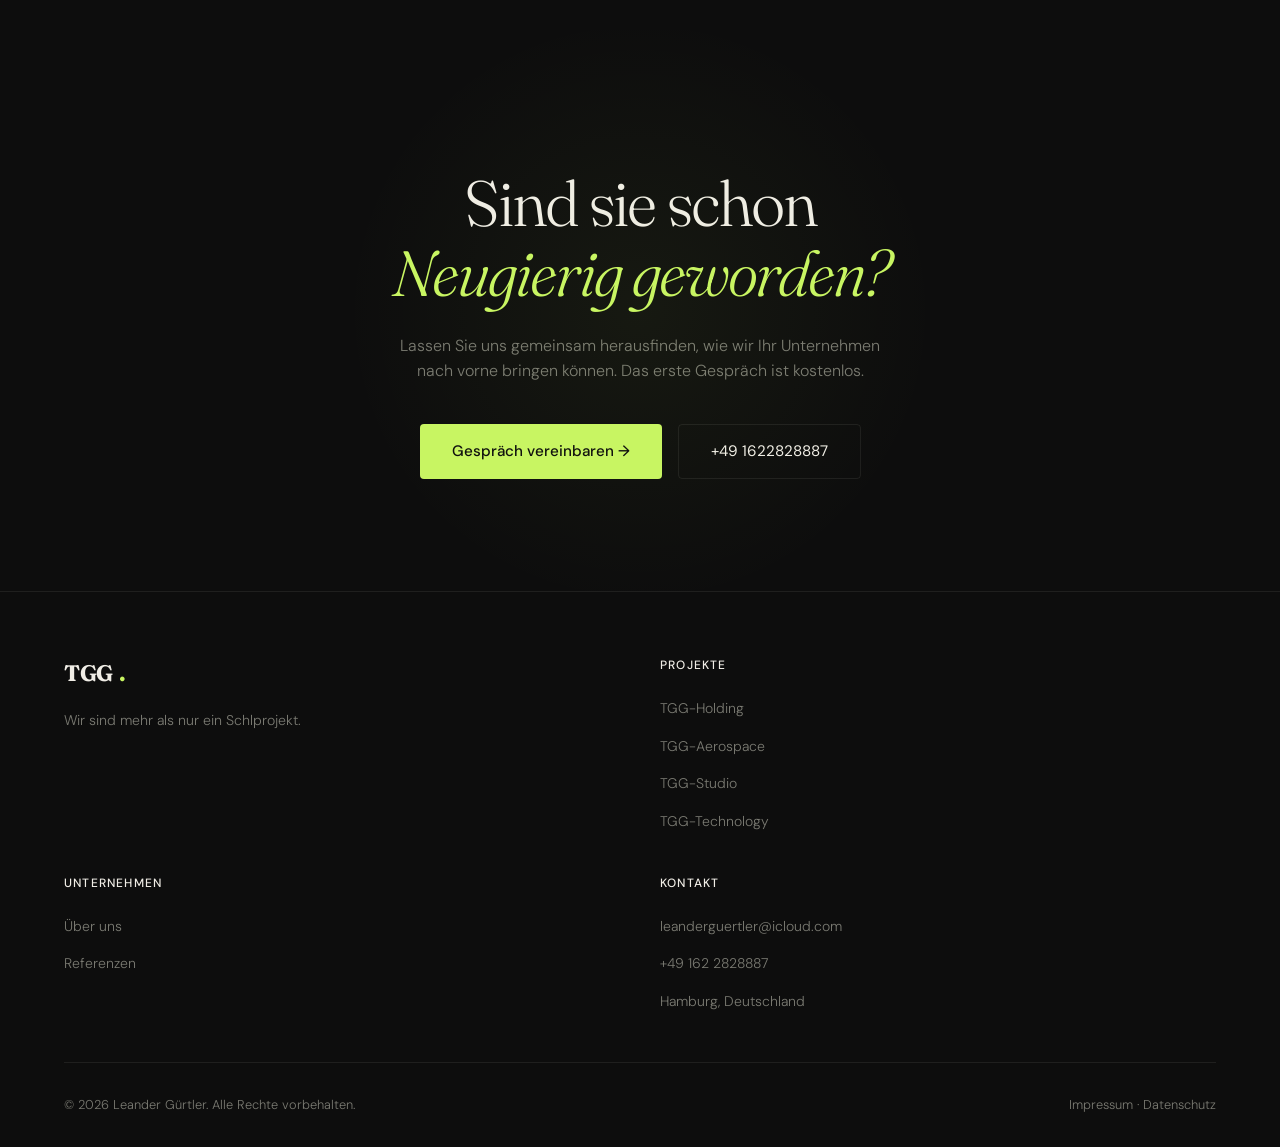
==== commit 3c86453d: "Remove Umsatz-Entwicklung card from index.html Removed Umsatz-Entwicklung card and its elements." ====
--- a/index.html
+++ b/index.html
@@ -86,16 +86,6 @@
 
         <div class="hero-card hero-card-graph" style="width: 72%; bottom: 0; right: 0; padding: 1.5rem;">
           <div class="card-label">Umsatz-Entwicklung</div>
-          <div class="card-number">+68%</div>
-          <div class="card-graph-bars">
-            <div class="bar"></div>
-            <div class="bar"></div>
-            <div class="bar"></div>
-            <div class="bar"></div>
-            <div class="bar"></div>
-            <div class="bar"></div>
-          </div>
-        </div>
       </div>
     </div>
   </section>
--- a/style.css
+++ b/style.css
@@ -357,30 +357,6 @@
   margin-bottom: 1rem;
 }
 
-.card-graph-bars {
-  display: flex;
-  align-items: flex-end;
-  gap: 8px;
-  height: 80px;
-  margin: 1rem 0;
-}
-
-.bar {
-  flex: 1;
-  background: var(--clr-surface);
-  border-radius: 3px 3px 0 0;
-  transition: height 1s ease;
-  animation: growBar 1s ease forwards;
-  transform-origin: bottom;
-}
-
-.bar:nth-child(1) { height: 40%; animation-delay: 0.3s; }
-.bar:nth-child(2) { height: 70%; animation-delay: 0.4s; }
-.bar:nth-child(3) { height: 50%; animation-delay: 0.5s; }
-.bar:nth-child(4) { height: 85%; background: var(--clr-accent); animation-delay: 0.6s; }
-.bar:nth-child(5) { height: 60%; animation-delay: 0.7s; }
-.bar:nth-child(6) { height: 90%; background: var(--clr-accent); animation-delay: 0.8s; }
-
 .feature-list {
   display: flex;
   flex-direction: column;
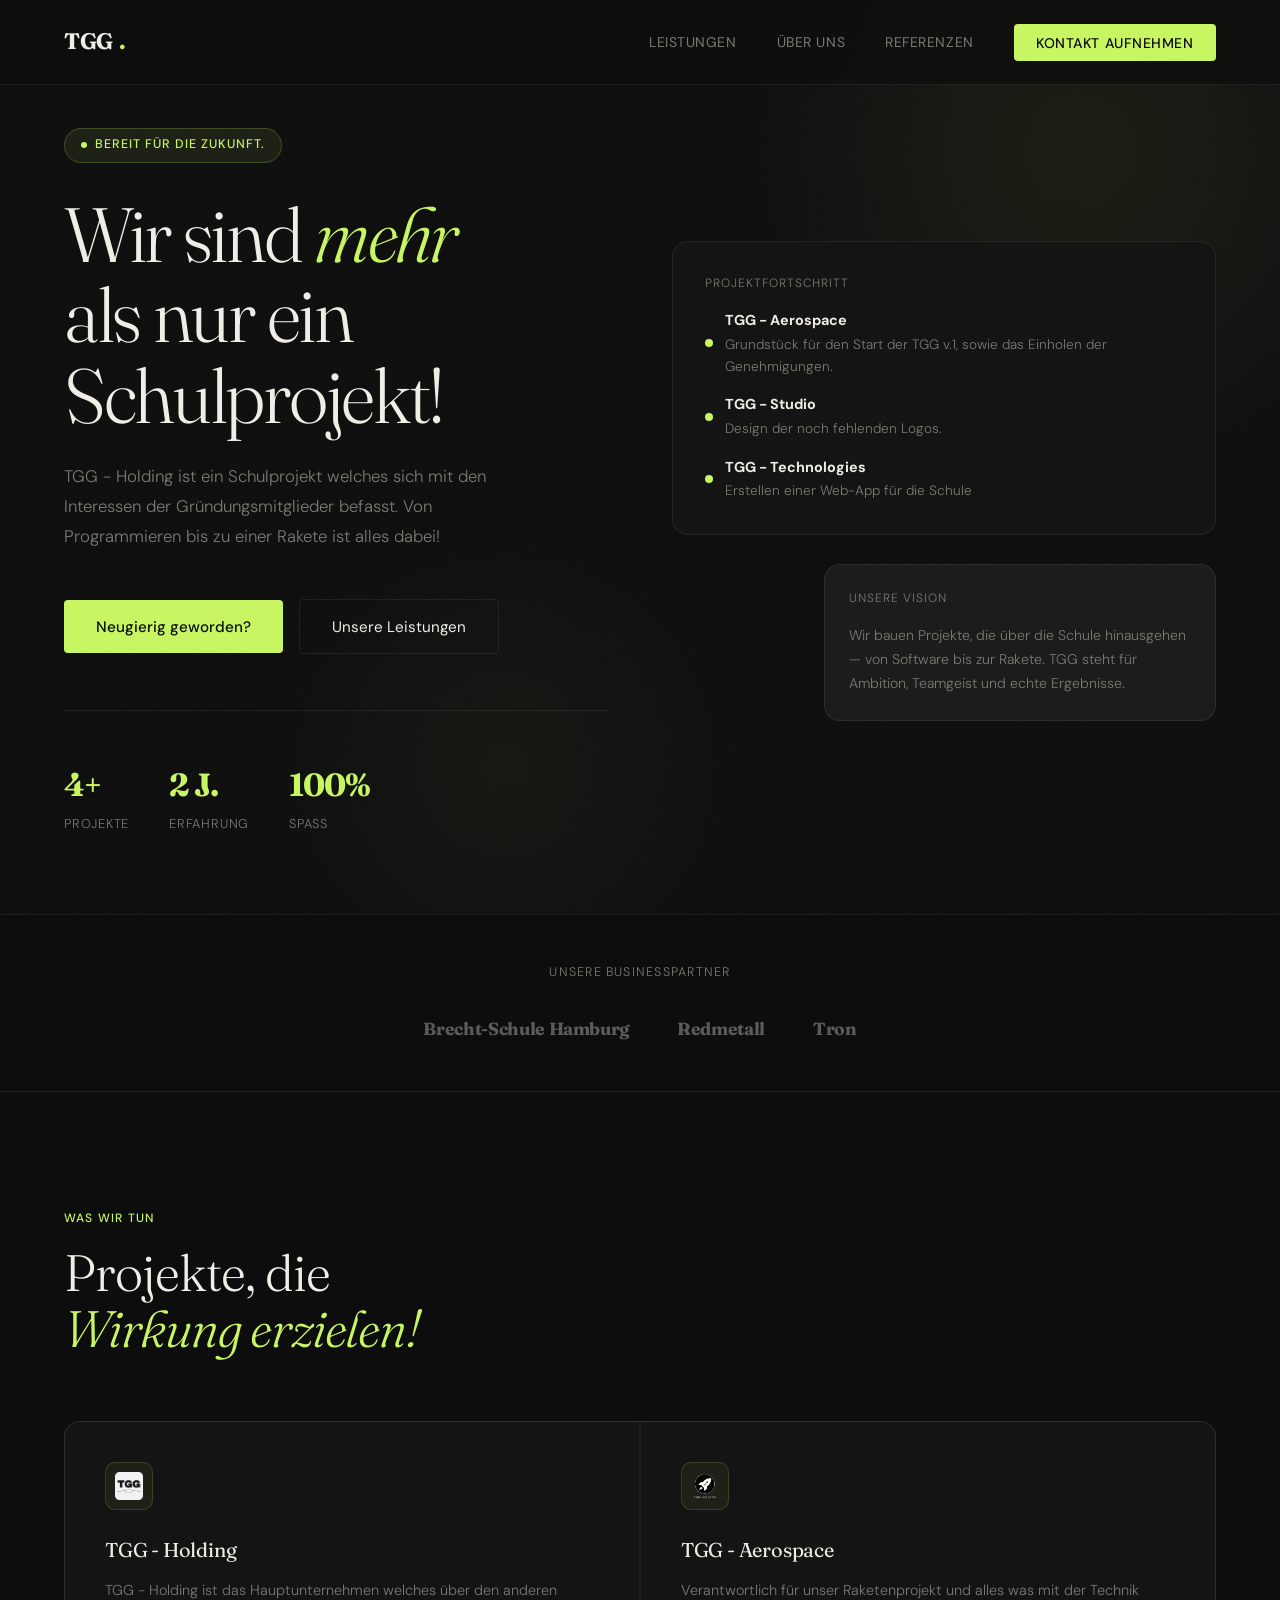
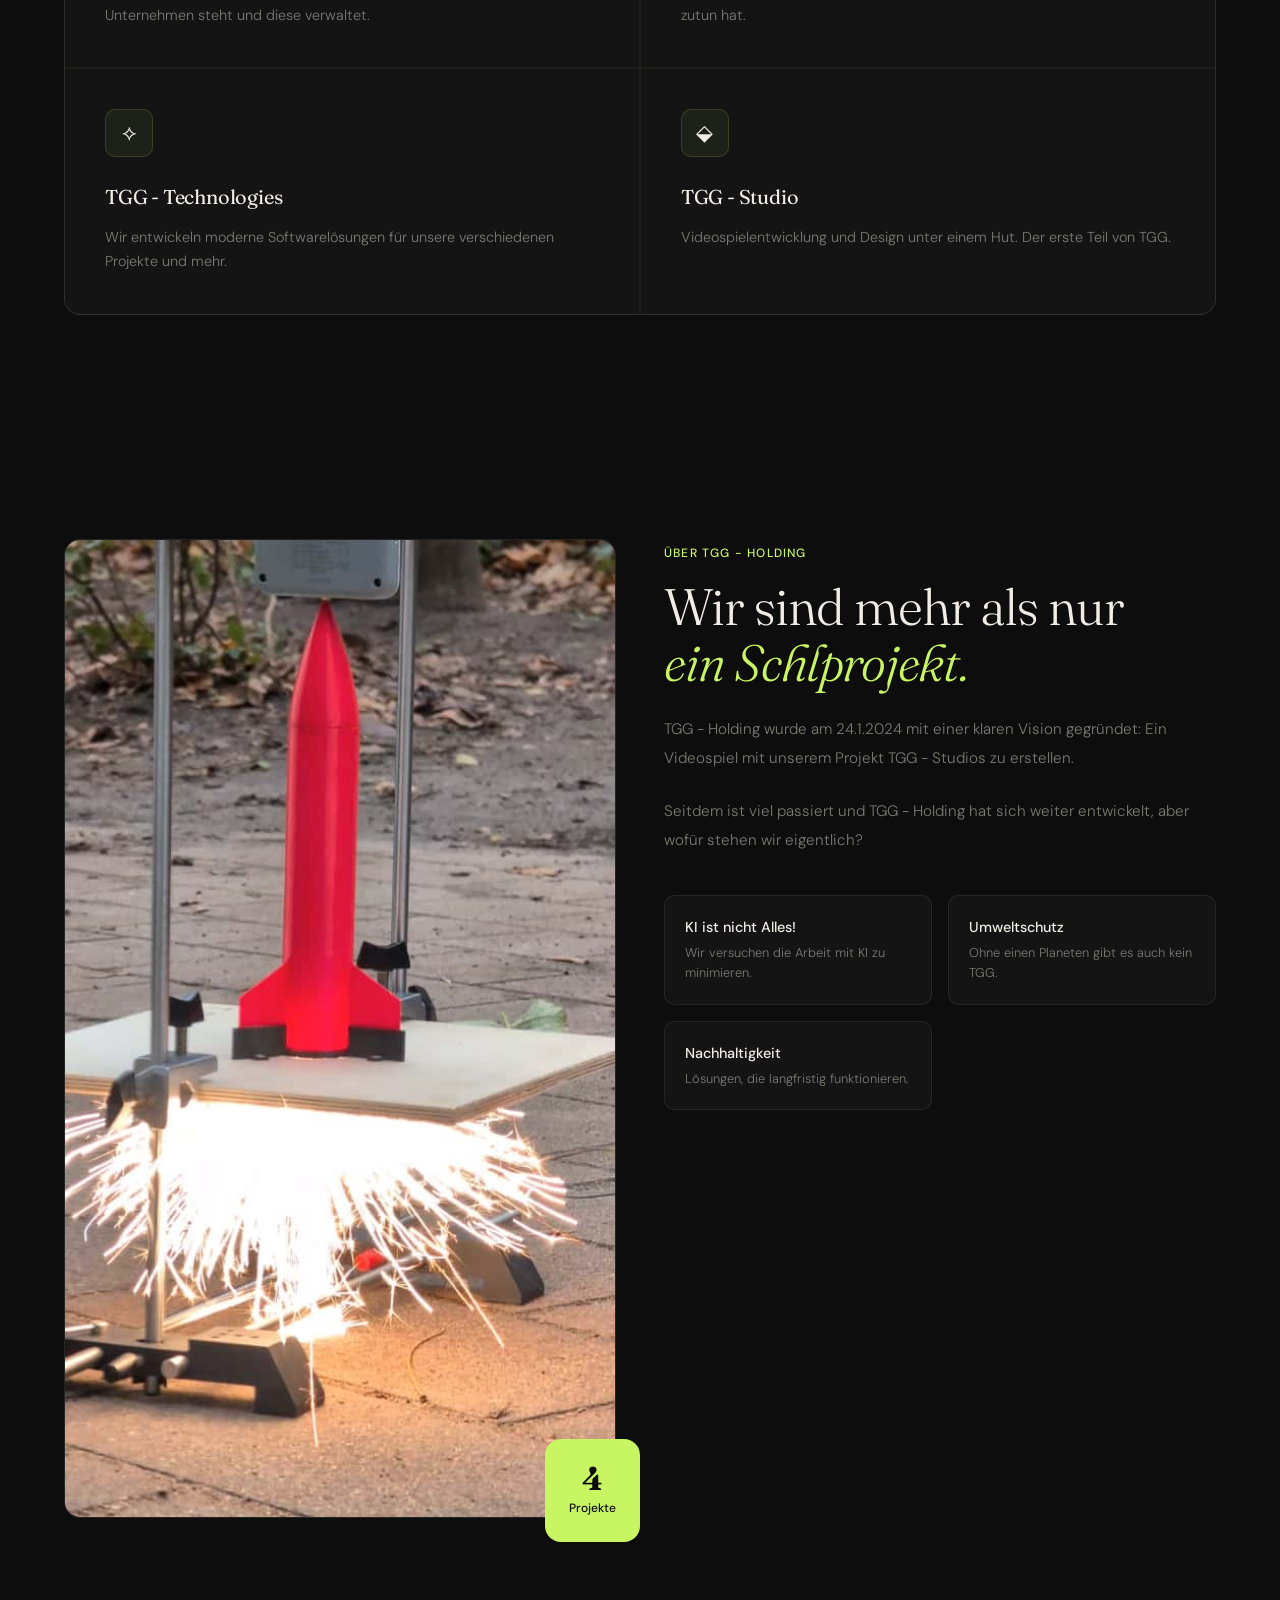
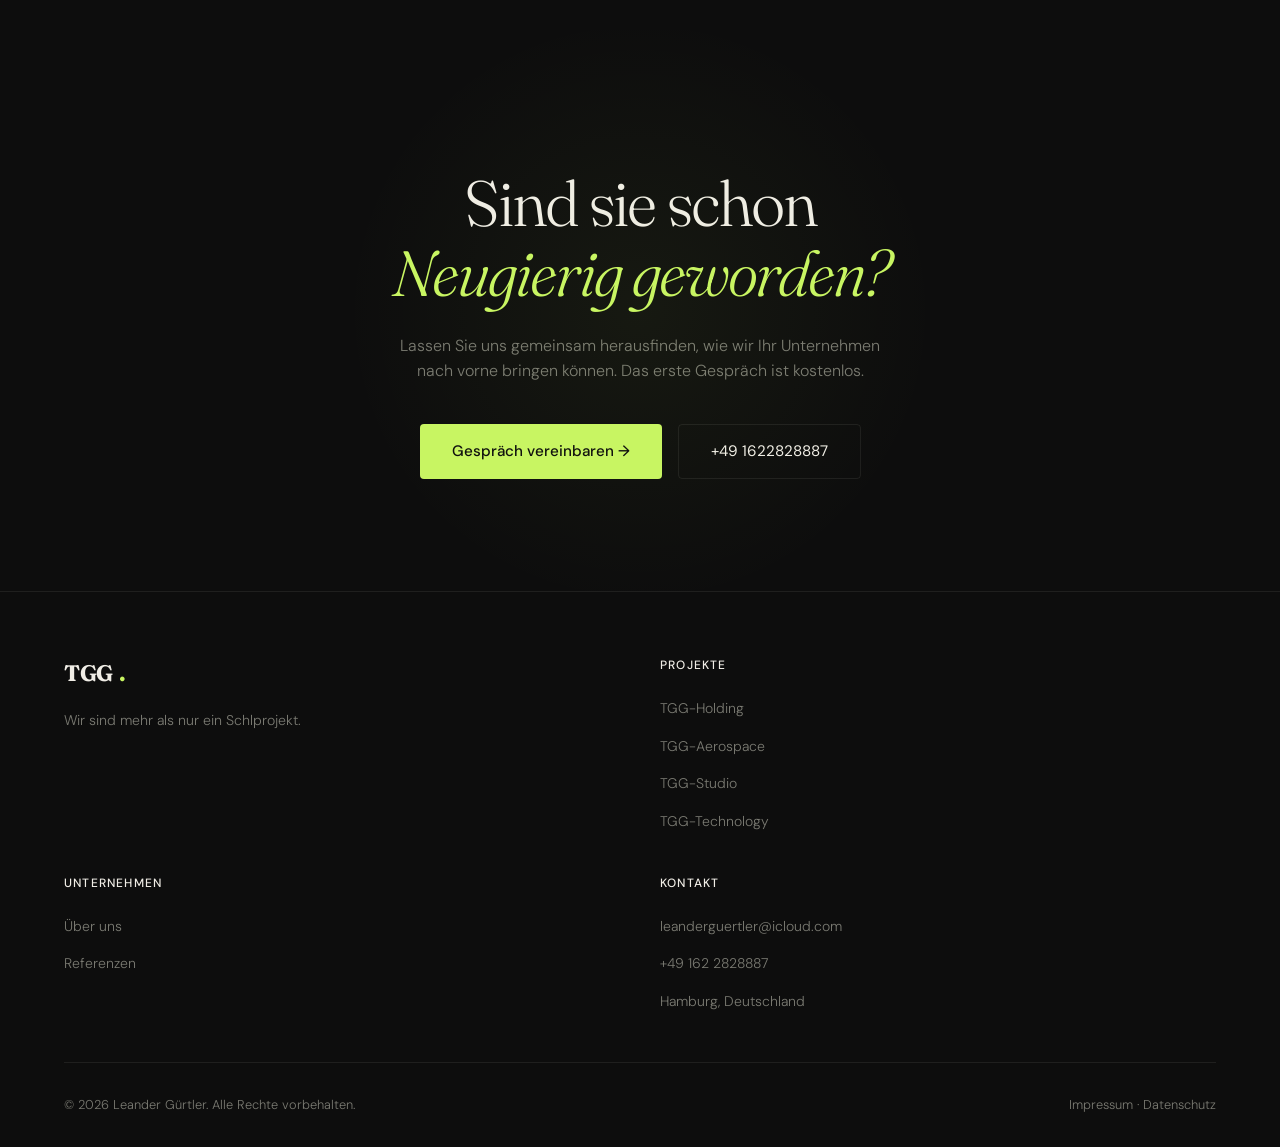
==== commit e16448ca: "Update hero card content in index.html Replaced 'Umsatz-Entwicklung' card with 'Unsere Vision' card " ====
--- a/index.html
+++ b/index.html
@@ -84,10 +84,12 @@
           </div>
         </div>
 
-        <div class="hero-card hero-card-graph" style="width: 72%; bottom: 0; right: 0; padding: 1.5rem;">
-          <div class="card-label">Umsatz-Entwicklung</div>
-      </div>
-    </div>
+    <div class="hero-card hero-card-graph" style="width: 72%; bottom: 0; right: 0; padding: 1.5rem;">
+      <div class="card-label">Unsere Vision</div>
+        <p style="font-size: 0.88rem; color: var(--clr-muted); line-height: 1.7; margin-top: 0.5rem;">
+        Wir bauen Projekte, die über die Schule hinausgehen — von Software bis zur Rakete. TGG steht für Ambition, Teamgeist und echte Ergebnisse.
+        </p>
+     </div>
   </section>
 
   <!--  LOGOS -->
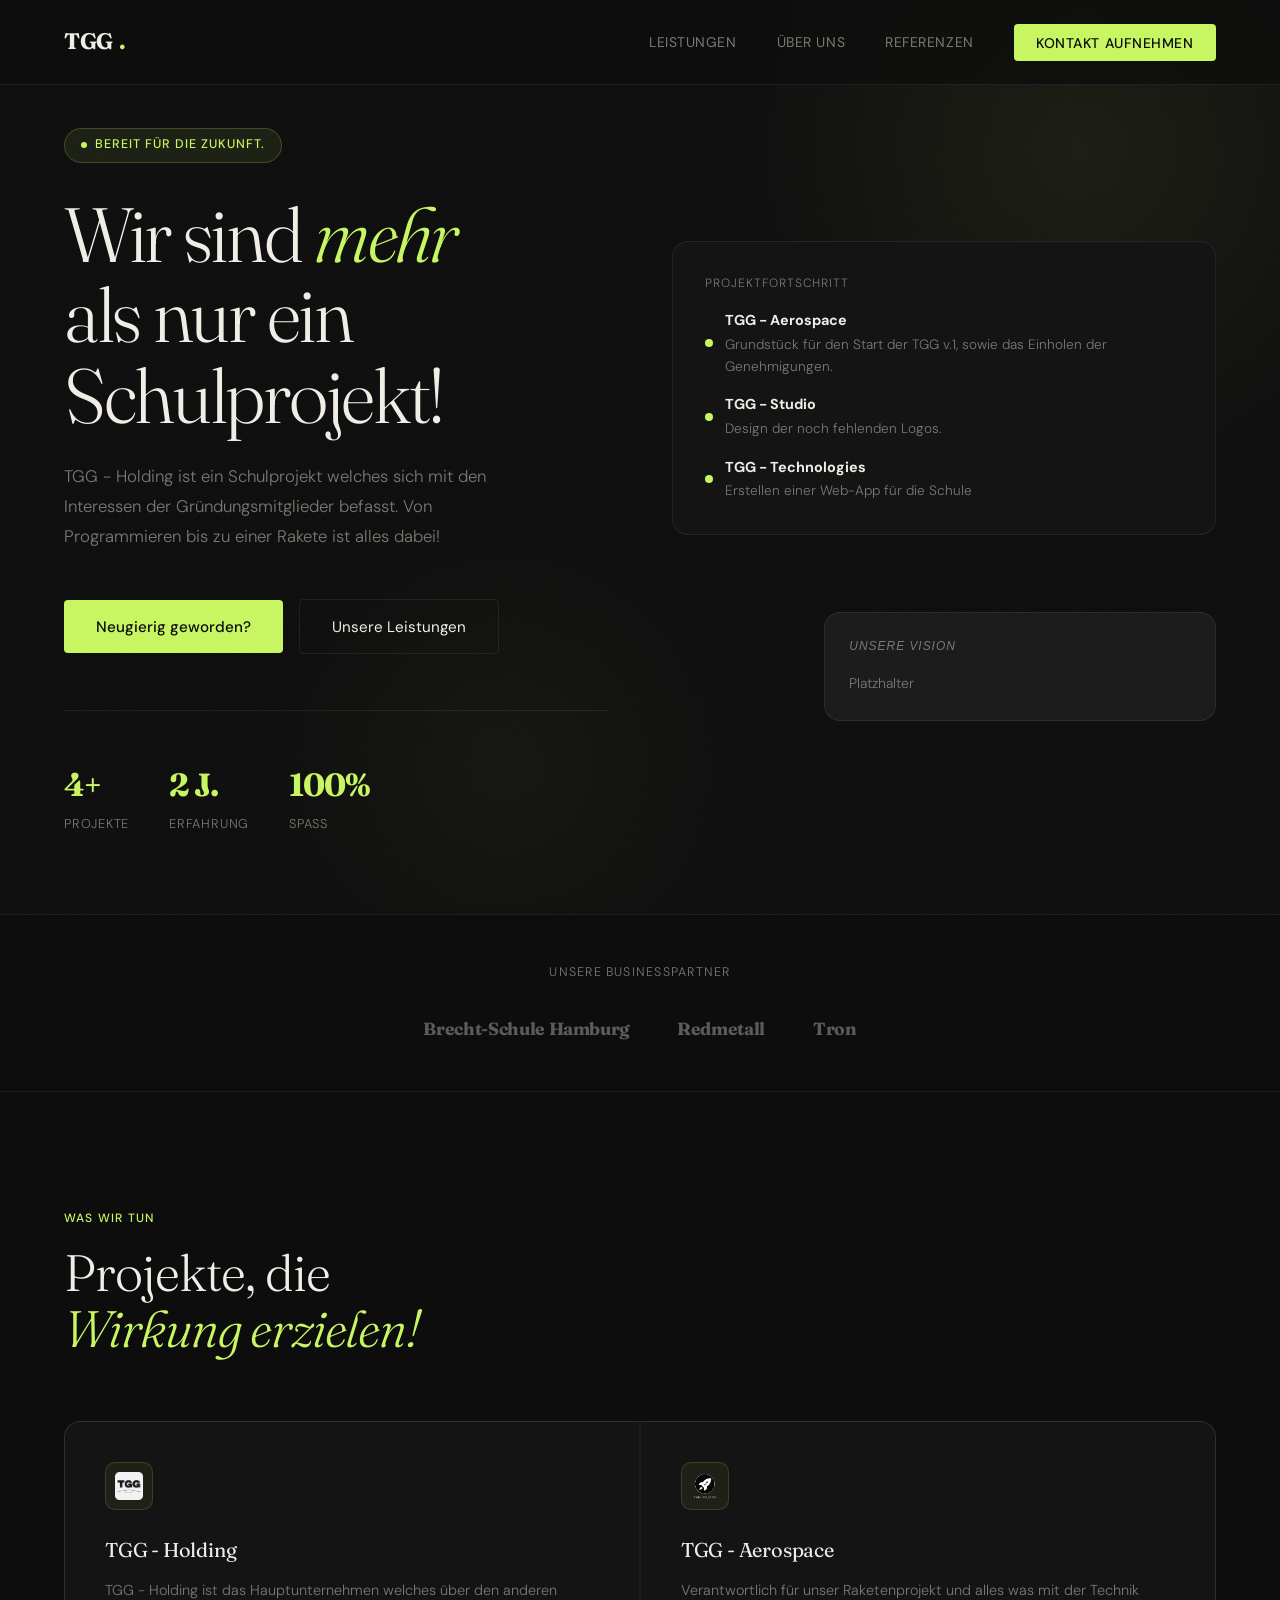
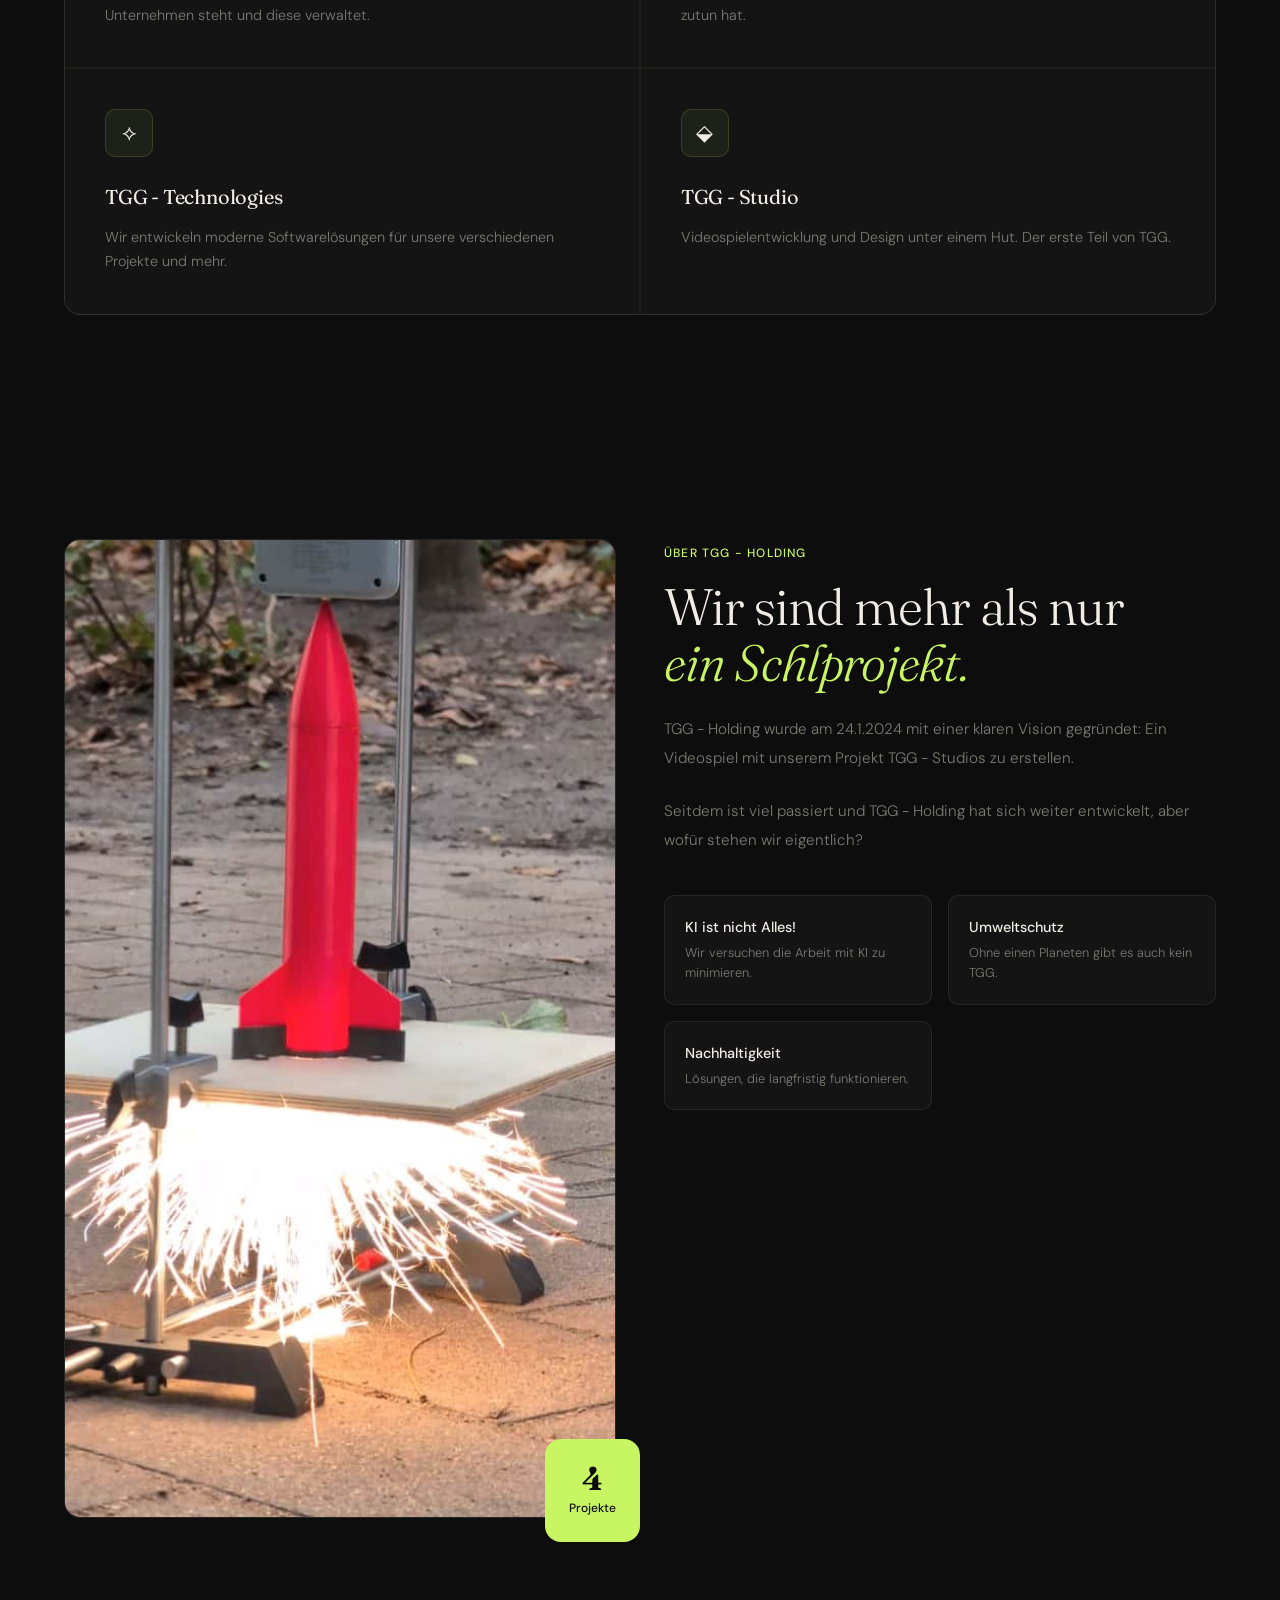
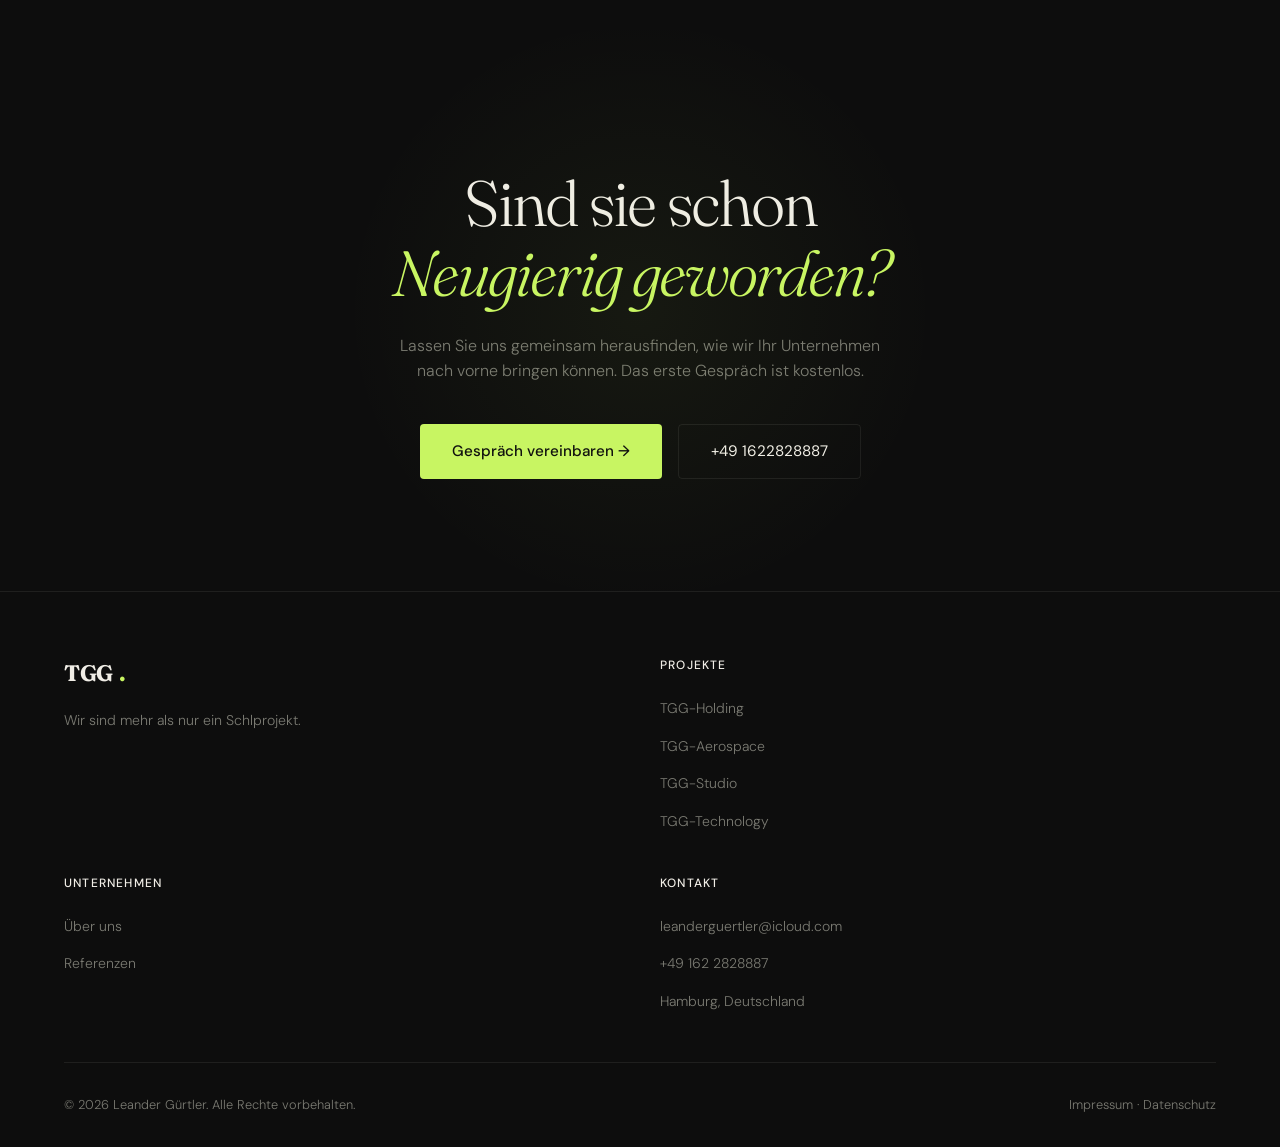
==== commit bca5a23a: "Update vision text and format in index.html" ====
--- a/index.html
+++ b/index.html
@@ -85,9 +85,9 @@
         </div>
 
     <div class="hero-card hero-card-graph" style="width: 72%; bottom: 0; right: 0; padding: 1.5rem;">
-      <div class="card-label">Unsere Vision</div>
+      <div class="card-label"><em>Unsere Vision</em></div>
         <p style="font-size: 0.88rem; color: var(--clr-muted); line-height: 1.7; margin-top: 0.5rem;">
-        Wir bauen Projekte, die über die Schule hinausgehen — von Software bis zur Rakete. TGG steht für Ambition, Teamgeist und echte Ergebnisse.
+        Platzhalter
         </p>
      </div>
   </section>
